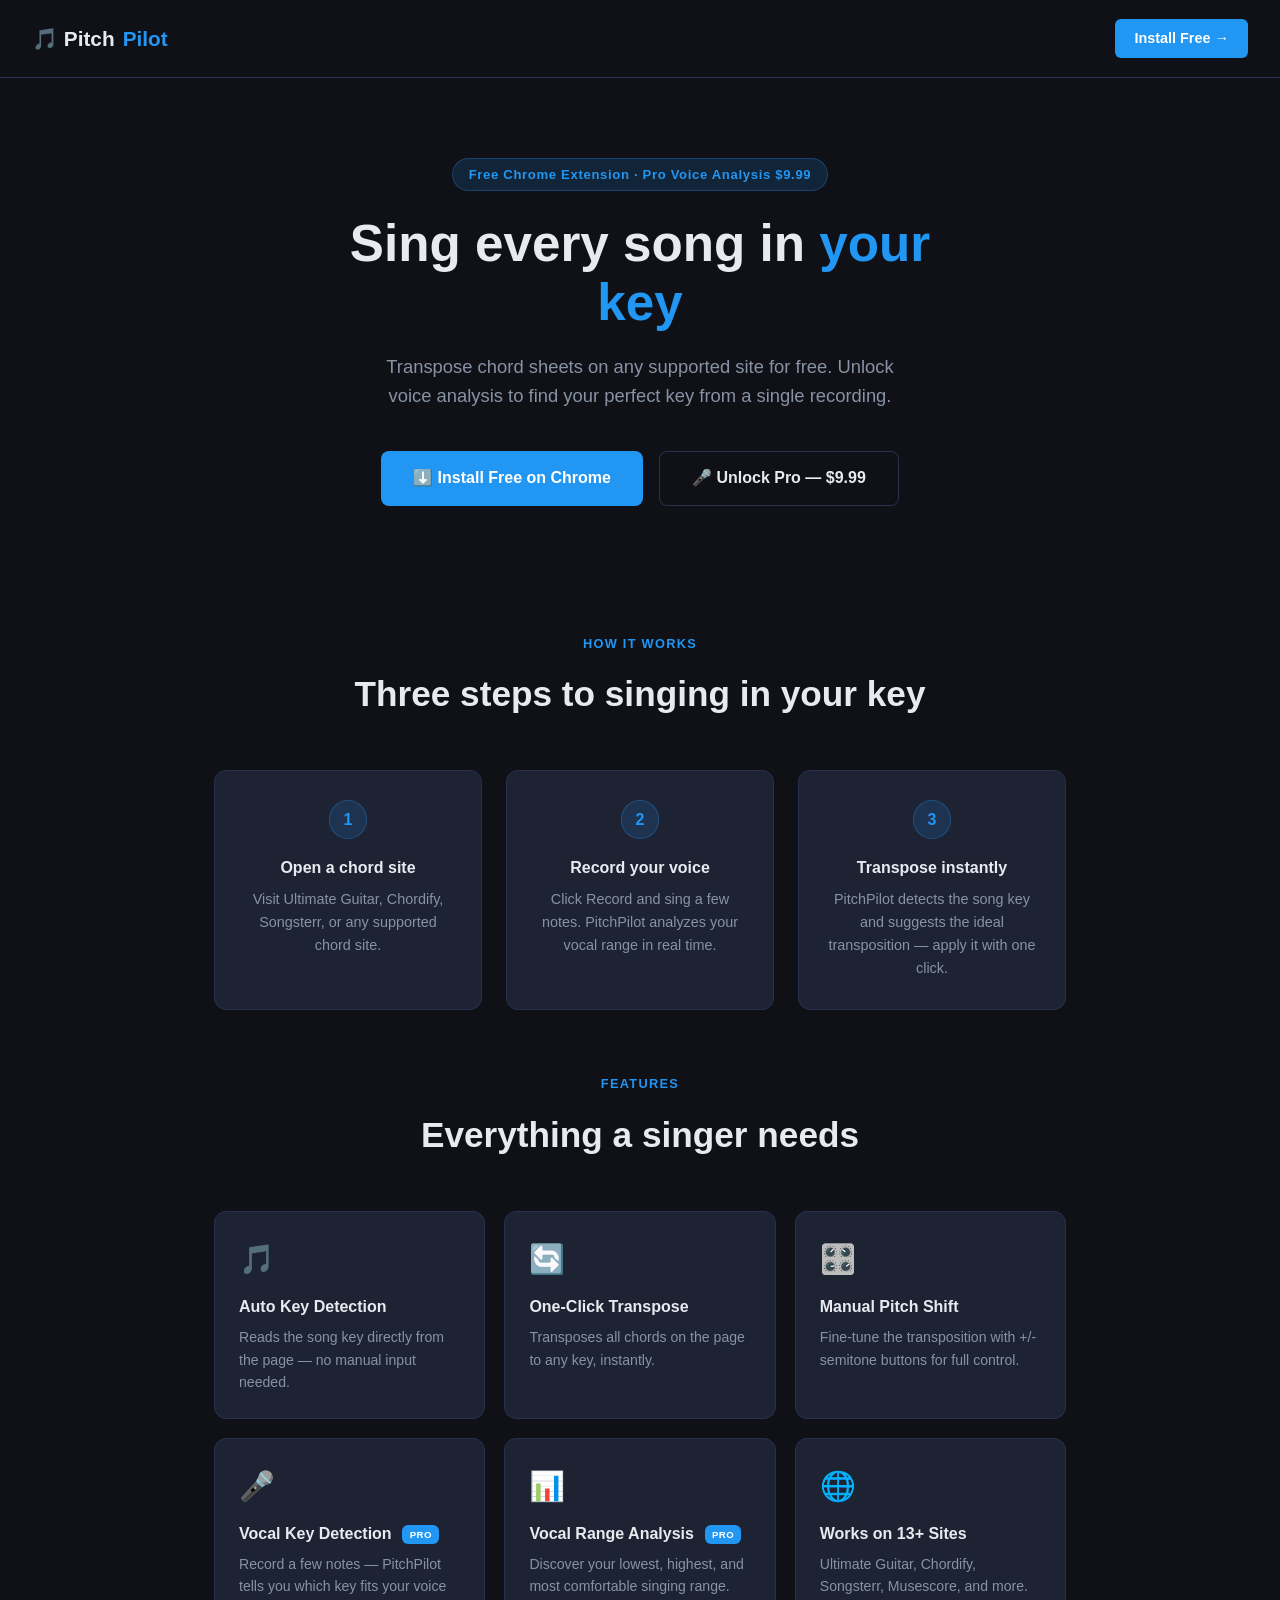
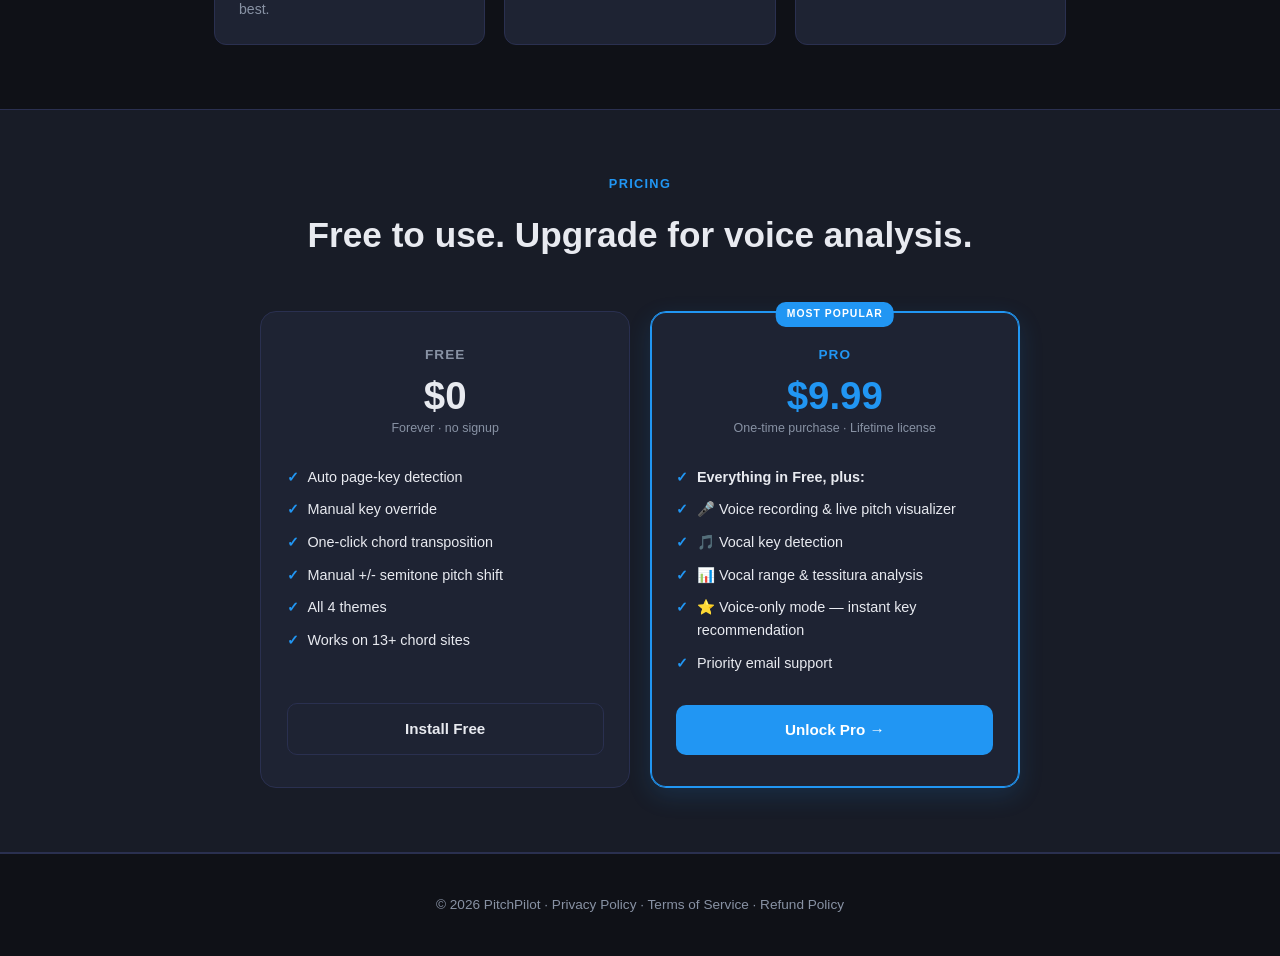
==== index.html @ fa6c9453 "Initial site: landing, privacy, terms, refund Marketing site for PitchPilot, separated from the priv" ====
<!DOCTYPE html>
<html lang="en">
<head>
  <meta charset="UTF-8" />
  <meta name="viewport" content="width=device-width, initial-scale=1.0" />
  <title>PitchPilot — Vocal Range Analyzer for Singers</title>
  <meta name="description" content="PitchPilot is a Chrome extension that analyzes your vocal range and automatically suggests the best key for any song. Built for singers." />
  <style>
    *, *::before, *::after { box-sizing: border-box; margin: 0; padding: 0; }

    :root {
      --accent: #2196F3;
      --accent-hover: #1976D2;
      --dark: #0f1117;
      --dark2: #181c27;
      --card: #1e2333;
      --border: #2a3050;
      --text: #e8eaf0;
      --muted: #8892a4;
    }

    body {
      font-family: -apple-system, BlinkMacSystemFont, 'Segoe UI', Roboto, sans-serif;
      background: var(--dark);
      color: var(--text);
      line-height: 1.6;
    }

    a { color: var(--accent); text-decoration: none; }

    /* ── Nav ── */
    nav {
      display: flex;
      justify-content: space-between;
      align-items: center;
      padding: 1.2rem 2rem;
      border-bottom: 1px solid var(--border);
      position: sticky;
      top: 0;
      background: var(--dark);
      z-index: 100;
    }

    .logo {
      font-size: 1.3rem;
      font-weight: 700;
      color: var(--text);
      display: flex;
      align-items: center;
      gap: 0.5rem;
    }

    .logo span { color: var(--accent); }

    .nav-cta {
      background: var(--accent);
      color: #fff;
      padding: 0.5rem 1.2rem;
      border-radius: 6px;
      font-weight: 600;
      font-size: 0.9rem;
      transition: background 0.2s;
    }

    .nav-cta:hover { background: var(--accent-hover); }

    /* ── Hero ── */
    .hero {
      text-align: center;
      padding: 5rem 1.5rem 4rem;
      max-width: 720px;
      margin: 0 auto;
    }

    .badge {
      display: inline-block;
      background: rgba(33,150,243,0.15);
      color: var(--accent);
      border: 1px solid rgba(33,150,243,0.3);
      border-radius: 20px;
      padding: 0.3rem 1rem;
      font-size: 0.82rem;
      font-weight: 600;
      letter-spacing: 0.05em;
      margin-bottom: 1.5rem;
    }

    .hero h1 {
      font-size: clamp(2rem, 5vw, 3.2rem);
      font-weight: 800;
      line-height: 1.15;
      margin-bottom: 1.2rem;
    }

    .hero h1 span { color: var(--accent); }

    .hero p {
      font-size: 1.15rem;
      color: var(--muted);
      max-width: 540px;
      margin: 0 auto 2.5rem;
    }

    .hero-btns {
      display: flex;
      gap: 1rem;
      justify-content: center;
      flex-wrap: wrap;
    }

    .btn-primary {
      background: var(--accent);
      color: #fff;
      padding: 0.85rem 2rem;
      border-radius: 8px;
      font-size: 1rem;
      font-weight: 700;
      transition: background 0.2s, transform 0.1s;
      display: inline-flex;
      align-items: center;
      gap: 0.5rem;
    }

    .btn-primary:hover { background: var(--accent-hover); transform: translateY(-1px); }

    .btn-secondary {
      background: transparent;
      color: var(--text);
      padding: 0.85rem 2rem;
      border-radius: 8px;
      font-size: 1rem;
      font-weight: 600;
      border: 1px solid var(--border);
      transition: border-color 0.2s;
      display: inline-flex;
      align-items: center;
      gap: 0.5rem;
    }

    .btn-secondary:hover { border-color: var(--accent); color: var(--accent); }

    /* ── How it works ── */
    .section {
      max-width: 900px;
      margin: 0 auto;
      padding: 4rem 1.5rem;
    }

    .section-label {
      text-align: center;
      font-size: 0.8rem;
      font-weight: 700;
      letter-spacing: 0.1em;
      color: var(--accent);
      text-transform: uppercase;
      margin-bottom: 0.75rem;
    }

    .section h2 {
      text-align: center;
      font-size: clamp(1.5rem, 3vw, 2.2rem);
      font-weight: 800;
      margin-bottom: 3rem;
    }

    .steps {
      display: grid;
      grid-template-columns: repeat(auto-fit, minmax(220px, 1fr));
      gap: 1.5rem;
    }

    .step {
      background: var(--card);
      border: 1px solid var(--border);
      border-radius: 12px;
      padding: 1.8rem;
      text-align: center;
    }

    .step-num {
      width: 2.4rem;
      height: 2.4rem;
      background: rgba(33,150,243,0.15);
      color: var(--accent);
      border-radius: 50%;
      display: flex;
      align-items: center;
      justify-content: center;
      font-weight: 800;
      font-size: 1rem;
      margin: 0 auto 1rem;
      border: 1px solid rgba(33,150,243,0.3);
    }

    .step h3 { font-size: 1rem; font-weight: 700; margin-bottom: 0.5rem; }
    .step p { font-size: 0.9rem; color: var(--muted); }

    /* ── Features ── */
    .features-grid {
      display: grid;
      grid-template-columns: repeat(auto-fit, minmax(260px, 1fr));
      gap: 1.2rem;
    }

    .feature-card {
      background: var(--card);
      border: 1px solid var(--border);
      border-radius: 12px;
      padding: 1.5rem;
    }

    .feature-icon {
      font-size: 1.8rem;
      margin-bottom: 0.75rem;
    }

    .feature-card h3 { font-size: 1rem; font-weight: 700; margin-bottom: 0.4rem; }
    .feature-card p { font-size: 0.88rem; color: var(--muted); }

    /* ── Pricing ── */
    .pricing-section {
      background: var(--dark2);
      border-top: 1px solid var(--border);
      border-bottom: 1px solid var(--border);
    }

    .pricing-card {
      max-width: 420px;
      margin: 0 auto;
      background: var(--card);
      border: 1px solid var(--accent);
      border-radius: 16px;
      padding: 2.5rem;
      text-align: center;
    }

    .pricing-card .price {
      font-size: 3rem;
      font-weight: 800;
      color: var(--accent);
      line-height: 1;
      margin: 1rem 0 0.25rem;
    }

    .pricing-card .price-note {
      font-size: 0.85rem;
      color: var(--muted);
      margin-bottom: 2rem;
    }

    .pricing-card ul {
      list-style: none;
      text-align: left;
      margin-bottom: 2rem;
    }

    .pricing-card ul li {
      padding: 0.4rem 0;
      font-size: 0.95rem;
      display: flex;
      align-items: center;
      gap: 0.6rem;
    }

    .pricing-card ul li::before {
      content: "✓";
      color: var(--accent);
      font-weight: 800;
      flex-shrink: 0;
    }

    .pricing-card .btn-primary {
      width: 100%;
      justify-content: center;
      font-size: 1.1rem;
      padding: 1rem;
    }

    /* ── Two-tier pricing ── */
    .pricing-grid {
      display: grid;
      grid-template-columns: repeat(auto-fit, minmax(260px, 1fr));
      gap: 1.2rem;
      max-width: 760px;
      margin: 0 auto;
    }

    .tier-card {
      background: var(--card);
      border: 1px solid var(--border);
      border-radius: 16px;
      padding: 2rem 1.6rem;
      text-align: center;
      display: flex;
      flex-direction: column;
    }

    .tier-card.pro {
      border-color: var(--accent);
      box-shadow: 0 0 0 1px var(--accent) inset, 0 8px 24px rgba(33, 150, 243, 0.15);
      position: relative;
    }

    .tier-card.pro::before {
      content: "MOST POPULAR";
      position: absolute;
      top: -10px;
      left: 50%;
      transform: translateX(-50%);
      background: var(--accent);
      color: #fff;
      font-size: 0.65rem;
      font-weight: 800;
      letter-spacing: 0.1em;
      padding: 0.25rem 0.7rem;
      border-radius: 10px;
    }

    .tier-name {
      font-size: 0.85rem;
      font-weight: 700;
      letter-spacing: 0.08em;
      text-transform: uppercase;
      color: var(--muted);
    }

    .tier-card.pro .tier-name { color: var(--accent); }

    .tier-price {
      font-size: 2.4rem;
      font-weight: 800;
      line-height: 1;
      margin: 0.7rem 0 0.2rem;
    }

    .tier-card.pro .tier-price { color: var(--accent); }

    .tier-price-note {
      font-size: 0.78rem;
      color: var(--muted);
      margin-bottom: 1.4rem;
    }

    .tier-card ul {
      list-style: none;
      text-align: left;
      margin-bottom: 1.6rem;
      flex: 1;
    }

    .tier-card ul li {
      padding: 0.3rem 0;
      font-size: 0.9rem;
      display: flex;
      align-items: flex-start;
      gap: 0.55rem;
    }

    .tier-card ul li::before {
      content: "✓";
      color: var(--accent);
      font-weight: 800;
      flex-shrink: 0;
    }

    .tier-cta {
      display: block;
      padding: 0.8rem 1rem;
      border-radius: 10px;
      font-weight: 700;
      font-size: 0.95rem;
      text-align: center;
      transition: background 0.2s, transform 0.1s;
    }

    .tier-card.free .tier-cta {
      background: transparent;
      color: var(--text);
      border: 1px solid var(--border);
    }

    .tier-card.free .tier-cta:hover {
      border-color: var(--accent);
      color: var(--accent);
    }

    .tier-card.pro .tier-cta {
      background: var(--accent);
      color: #fff;
    }

    .tier-card.pro .tier-cta:hover {
      background: var(--accent-hover);
      transform: translateY(-1px);
    }

    .feature-card .feature-tag {
      display: inline-block;
      margin-left: 0.4rem;
      padding: 0.1rem 0.45rem;
      background: var(--accent);
      color: #fff;
      font-size: 0.6rem;
      font-weight: 800;
      letter-spacing: 0.05em;
      border-radius: 6px;
      vertical-align: middle;
    }

    /* ── Footer ── */
    footer {
      text-align: center;
      padding: 2.5rem 1.5rem;
      color: var(--muted);
      font-size: 0.85rem;
      border-top: 1px solid var(--border);
    }

    footer a { color: var(--muted); }
    footer a:hover { color: var(--accent); }
  </style>
</head>
<body>

  <!-- Nav -->
  <nav>
    <div class="logo">🎵 Pitch<span>Pilot</span></div>
    <a class="nav-cta" href="https://chromewebstore.google.com/detail/pitchpilot/mjclkechmmbnlagclaphacbkkccaaoao" target="_blank" rel="noopener">Install Free →</a>
  </nav>

  <!-- Hero -->
  <section class="hero">
    <div class="badge">Free Chrome Extension · Pro Voice Analysis $9.99</div>
    <h1>Sing every song in <span>your key</span></h1>
    <p>Transpose chord sheets on any supported site for free. Unlock voice analysis to find your perfect key from a single recording.</p>
    <div class="hero-btns">
      <a class="btn-primary" href="https://chromewebstore.google.com/detail/pitchpilot/mjclkechmmbnlagclaphacbkkccaaoao" target="_blank" rel="noopener">
        ⬇️ Install Free on Chrome
      </a>
      <a class="btn-secondary" href="https://ylstudio.lemonsqueezy.com/checkout/buy/7671ad48-662f-428f-888b-9288be978c62?media=0">
        🎤 Unlock Pro — $9.99
      </a>
    </div>
  </section>

  <!-- How it works -->
  <section class="section">
    <div class="section-label">How it works</div>
    <h2>Three steps to singing in your key</h2>
    <div class="steps">
      <div class="step">
        <div class="step-num">1</div>
        <h3>Open a chord site</h3>
        <p>Visit Ultimate Guitar, Chordify, Songsterr, or any supported chord site.</p>
      </div>
      <div class="step">
        <div class="step-num">2</div>
        <h3>Record your voice</h3>
        <p>Click Record and sing a few notes. PitchPilot analyzes your vocal range in real time.</p>
      </div>
      <div class="step">
        <div class="step-num">3</div>
        <h3>Transpose instantly</h3>
        <p>PitchPilot detects the song key and suggests the ideal transposition — apply it with one click.</p>
      </div>
    </div>
  </section>

  <!-- Features -->
  <section class="section" style="padding-top: 0;">
    <div class="section-label">Features</div>
    <h2>Everything a singer needs</h2>
    <div class="features-grid">
      <div class="feature-card">
        <div class="feature-icon">🎵</div>
        <h3>Auto Key Detection</h3>
        <p>Reads the song key directly from the page — no manual input needed.</p>
      </div>
      <div class="feature-card">
        <div class="feature-icon">🔄</div>
        <h3>One-Click Transpose</h3>
        <p>Transposes all chords on the page to any key, instantly.</p>
      </div>
      <div class="feature-card">
        <div class="feature-icon">🎛️</div>
        <h3>Manual Pitch Shift</h3>
        <p>Fine-tune the transposition with +/- semitone buttons for full control.</p>
      </div>
      <div class="feature-card">
        <div class="feature-icon">🎤</div>
        <h3>Vocal Key Detection <span class="feature-tag">PRO</span></h3>
        <p>Record a few notes — PitchPilot tells you which key fits your voice best.</p>
      </div>
      <div class="feature-card">
        <div class="feature-icon">📊</div>
        <h3>Vocal Range Analysis <span class="feature-tag">PRO</span></h3>
        <p>Discover your lowest, highest, and most comfortable singing range.</p>
      </div>
      <div class="feature-card">
        <div class="feature-icon">🌐</div>
        <h3>Works on 13+ Sites</h3>
        <p>Ultimate Guitar, Chordify, Songsterr, Musescore, and more.</p>
      </div>
    </div>
  </section>

  <!-- Pricing -->
  <div class="pricing-section">
    <section class="section">
      <div class="section-label">Pricing</div>
      <h2>Free to use. Upgrade for voice analysis.</h2>
      <div class="pricing-grid">

        <div class="tier-card free">
          <div class="tier-name">Free</div>
          <div class="tier-price">$0</div>
          <div class="tier-price-note">Forever · no signup</div>
          <ul>
            <li>Auto page-key detection</li>
            <li>Manual key override</li>
            <li>One-click chord transposition</li>
            <li>Manual +/- semitone pitch shift</li>
            <li>All 4 themes</li>
            <li>Works on 13+ chord sites</li>
          </ul>
          <a class="tier-cta" href="https://chromewebstore.google.com/detail/pitchpilot/mjclkechmmbnlagclaphacbkkccaaoao" target="_blank" rel="noopener">
            Install Free
          </a>
        </div>

        <div class="tier-card pro">
          <div class="tier-name">Pro</div>
          <div class="tier-price">$9.99</div>
          <div class="tier-price-note">One-time purchase · Lifetime license</div>
          <ul>
            <li><b>Everything in Free, plus:</b></li>
            <li>🎤 Voice recording &amp; live pitch visualizer</li>
            <li>🎵 Vocal key detection</li>
            <li>📊 Vocal range &amp; tessitura analysis</li>
            <li>⭐ Voice-only mode — instant key recommendation</li>
            <li>Priority email support</li>
          </ul>
          <a class="tier-cta" href="https://ylstudio.lemonsqueezy.com/checkout/buy/7671ad48-662f-428f-888b-9288be978c62?media=0">
            Unlock Pro →
          </a>
        </div>

      </div>
    </section>
  </div>

  <!-- Footer -->
  <footer>
    <p>© 2026 PitchPilot · <a href="privacy.html">Privacy Policy</a> · <a href="terms.html">Terms of Service</a> · <a href="refund.html">Refund Policy</a></p>
  </footer>

</body>
</html>
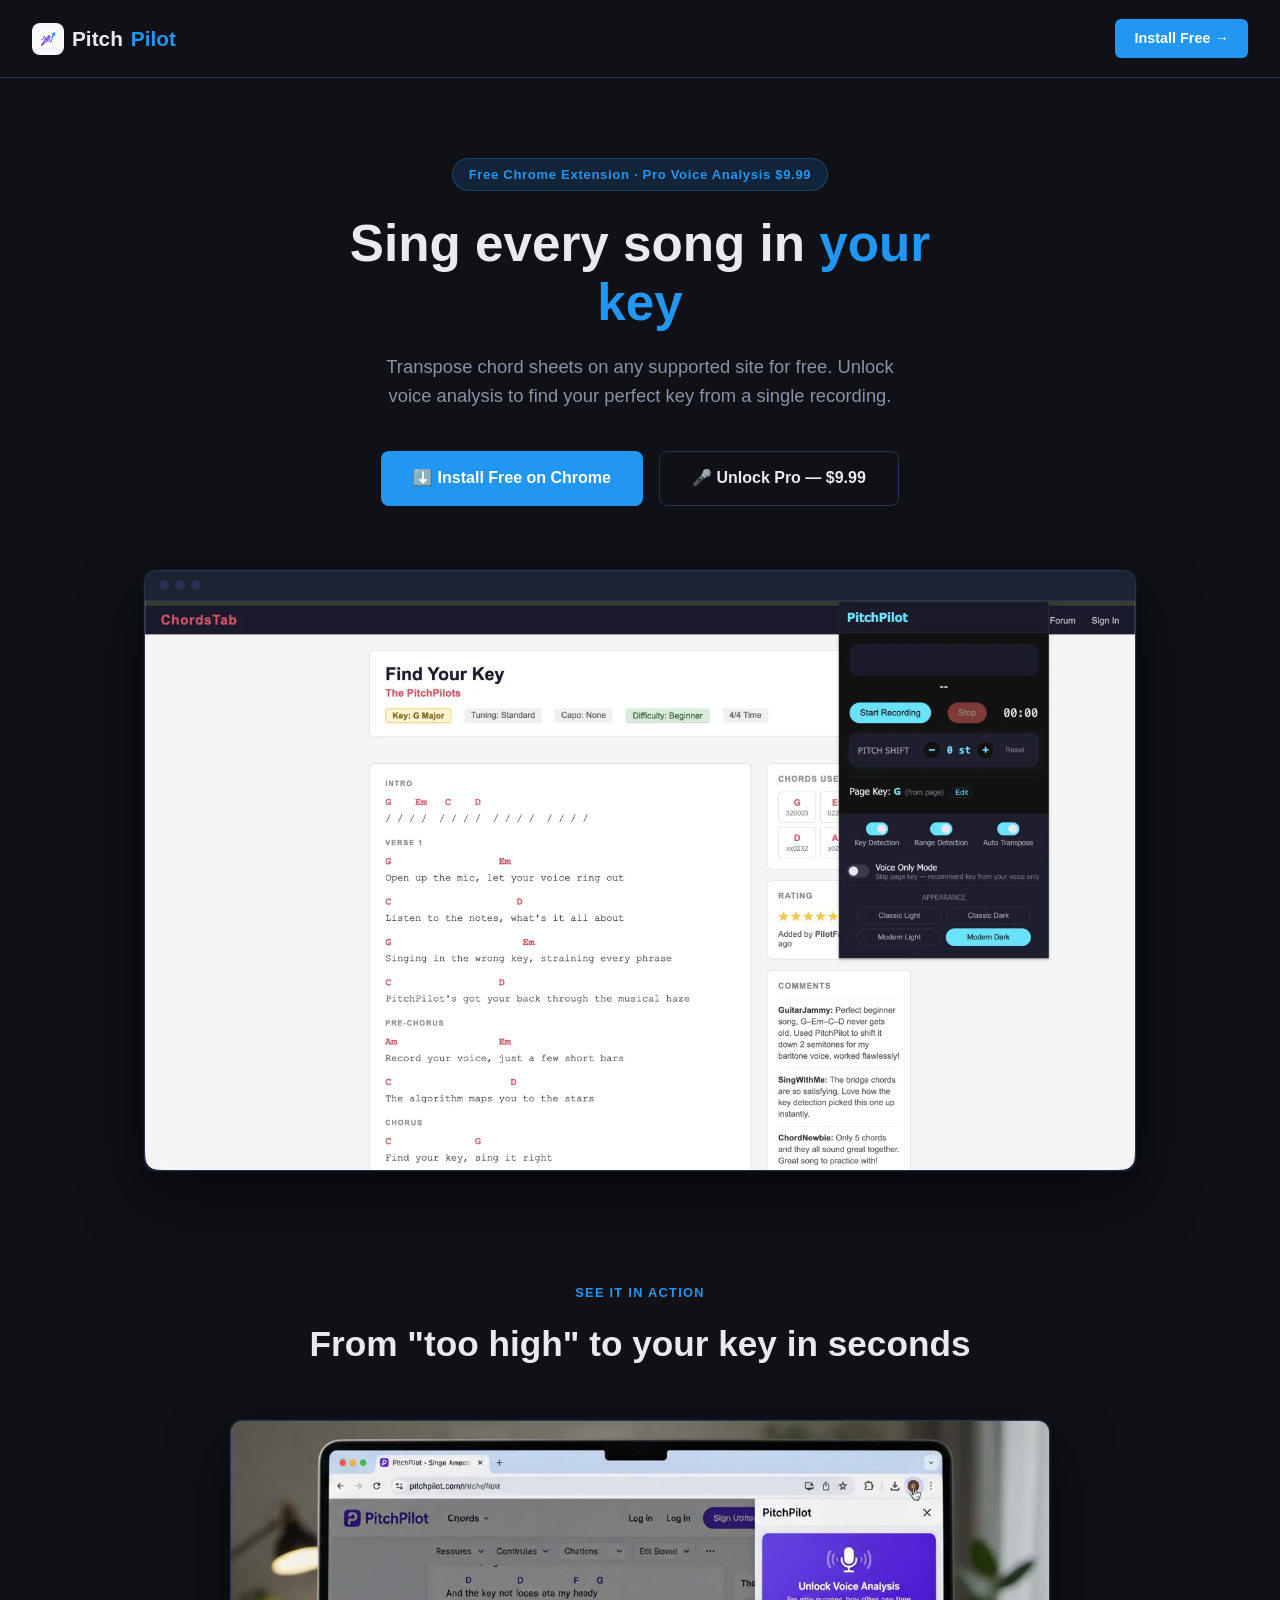
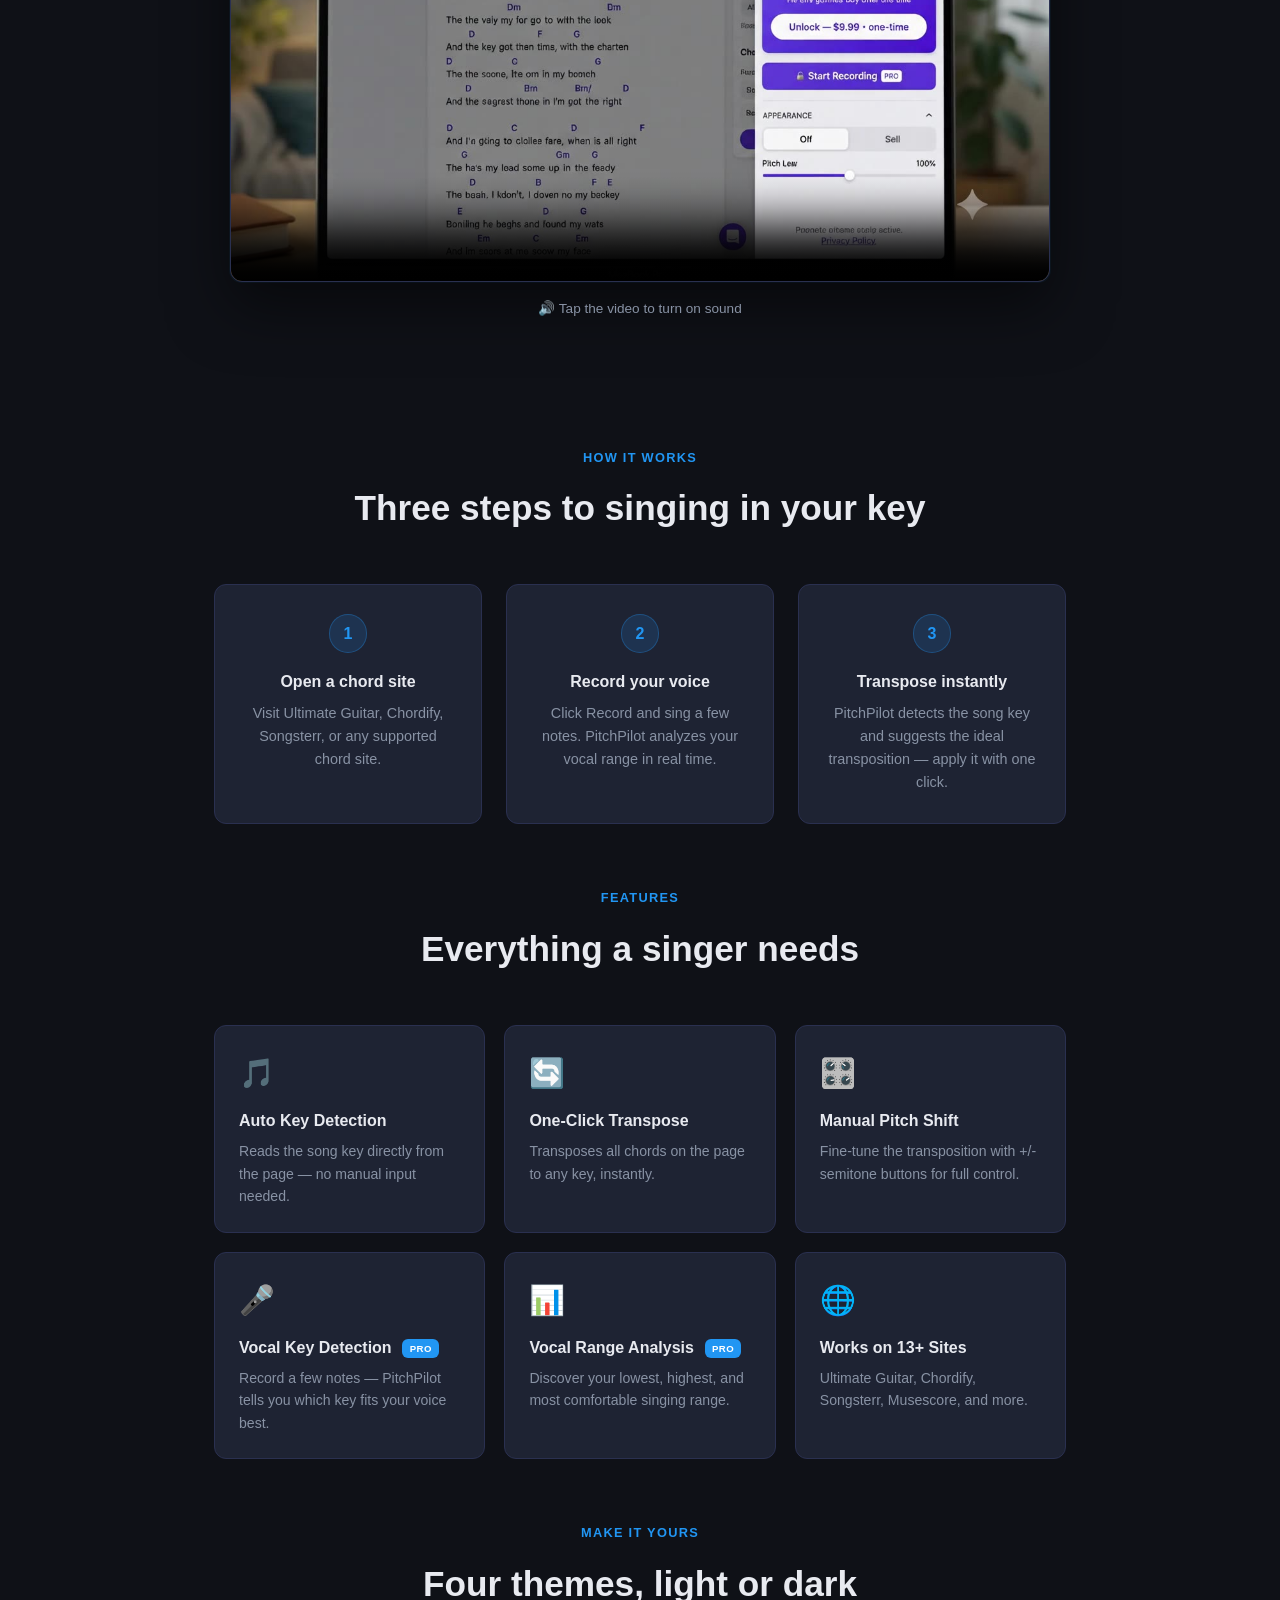
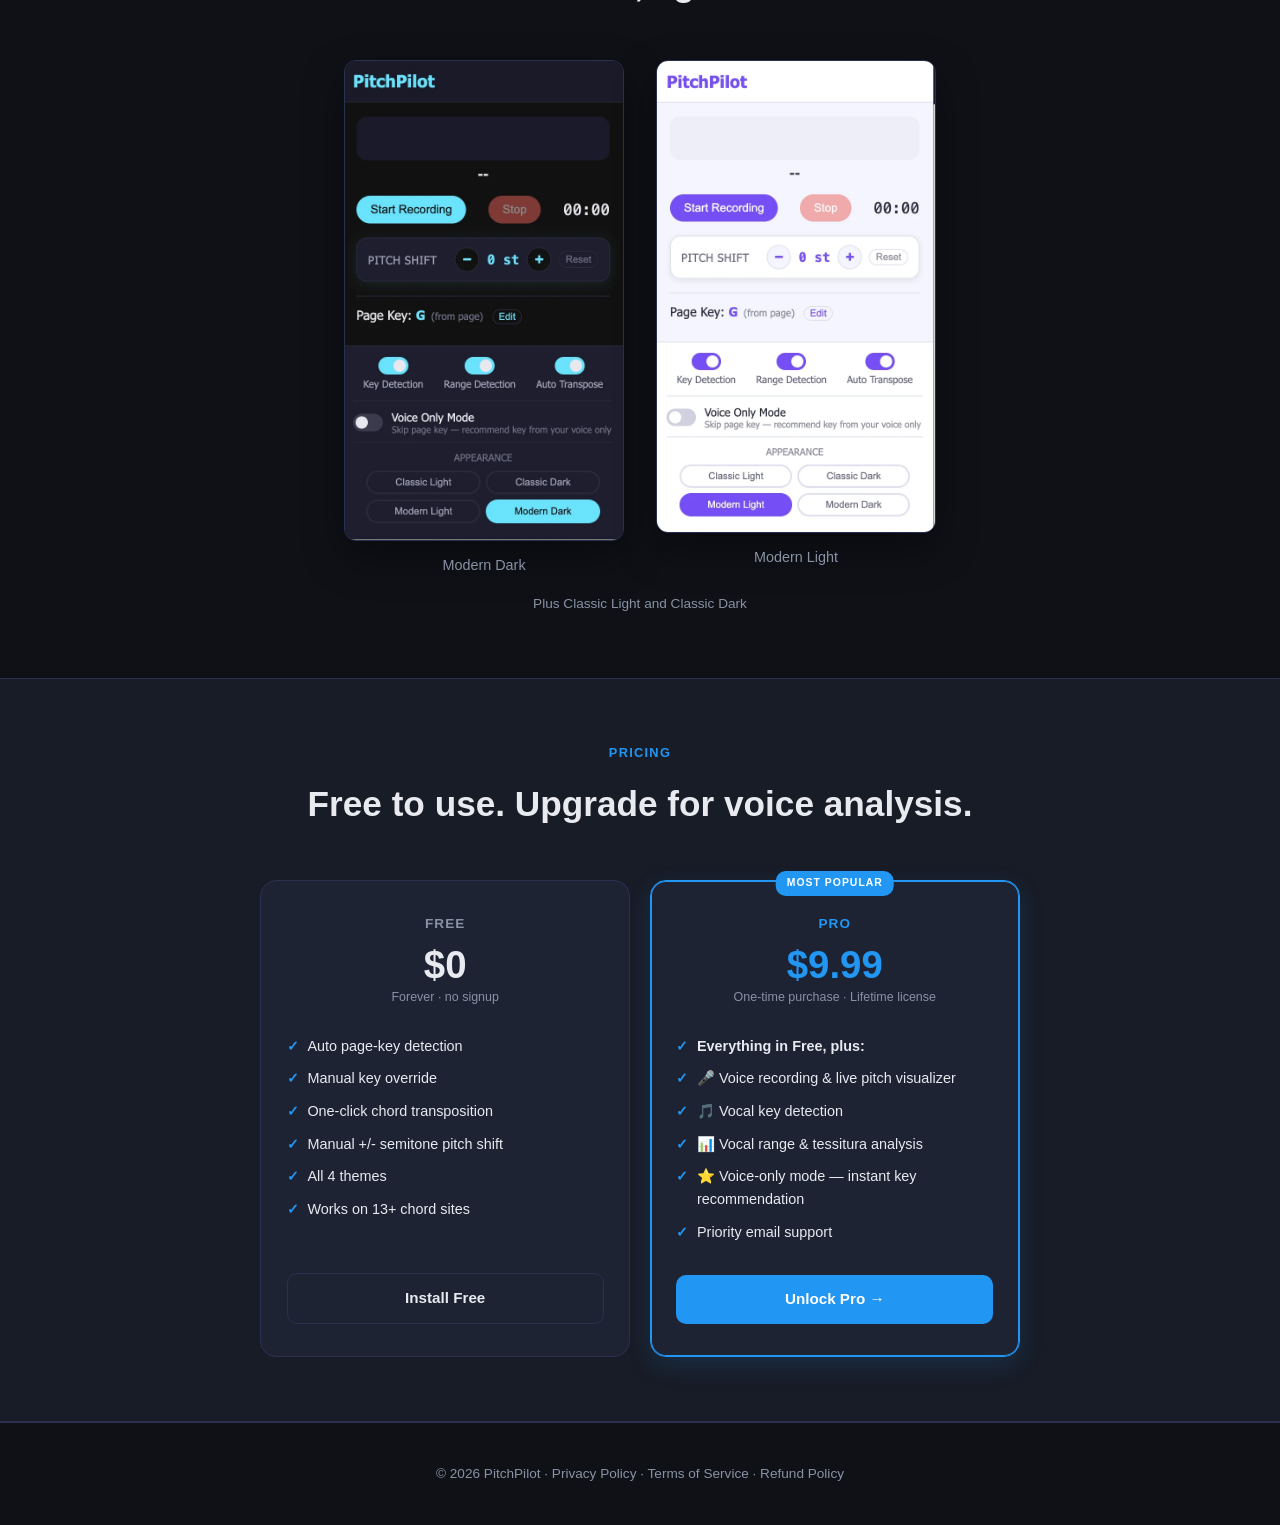
==== commit d63ab6e9: "Add screenshots, demo video, and themes section to landing page - Real logo in nav and as favicon - " ====
--- a/index.html
+++ b/index.html
@@ -5,6 +5,12 @@
   <meta name="viewport" content="width=device-width, initial-scale=1.0" />
   <title>PitchPilot — Vocal Range Analyzer for Singers</title>
   <meta name="description" content="PitchPilot is a Chrome extension that analyzes your vocal range and automatically suggests the best key for any song. Built for singers." />
+  <link rel="icon" type="image/png" href="assets/favicon.png" />
+  <meta property="og:type" content="website" />
+  <meta property="og:title" content="PitchPilot — Sing every song in your key" />
+  <meta property="og:description" content="Free chord transposition for singers. Unlock Pro to detect your vocal key and range from a single recording." />
+  <meta property="og:image" content="https://yuvallasristudio.github.io/pitchpilot-site/assets/og-image.jpg" />
+  <meta name="twitter:card" content="summary_large_image" />
   <style>
     *, *::before, *::after { box-sizing: border-box; margin: 0; padding: 0; }
 
@@ -51,6 +57,7 @@
     }
 
     .logo span { color: var(--accent); }
+    .logo img { width: 32px; height: 32px; border-radius: 8px; }
 
     .nav-cta {
       background: var(--accent);
@@ -407,6 +414,79 @@
       vertical-align: middle;
     }
 
+    /* ── Media ── */
+    .hero-shot {
+      max-width: 1040px;
+      margin: 0 auto;
+      padding: 0 1.5rem 3rem;
+    }
+
+    .browser-frame {
+      background: var(--card);
+      border: 1px solid var(--border);
+      border-radius: 12px;
+      overflow: hidden;
+      box-shadow: 0 24px 60px rgba(0, 0, 0, 0.5), 0 0 0 1px rgba(33, 150, 243, 0.08);
+    }
+
+    .browser-bar {
+      display: flex;
+      gap: 6px;
+      padding: 0.6rem 0.9rem;
+      border-bottom: 1px solid var(--border);
+    }
+
+    .browser-bar span {
+      width: 10px;
+      height: 10px;
+      border-radius: 50%;
+      background: var(--border);
+    }
+
+    .browser-frame img,
+    .browser-frame video {
+      display: block;
+      width: 100%;
+      height: auto;
+    }
+
+    .video-wrap {
+      max-width: 820px;
+      margin: 0 auto;
+    }
+
+    .media-caption {
+      text-align: center;
+      color: var(--muted);
+      font-size: 0.85rem;
+      margin-top: 1rem;
+    }
+
+    .themes {
+      display: flex;
+      justify-content: center;
+      gap: 2rem;
+      flex-wrap: wrap;
+    }
+
+    .themes figure { text-align: center; }
+
+    .themes img {
+      display: block;
+      width: 280px;
+      max-width: 100%;
+      height: auto;
+      border-radius: 12px;
+      border: 1px solid var(--border);
+      box-shadow: 0 16px 40px rgba(0, 0, 0, 0.4);
+    }
+
+    .themes figcaption {
+      margin-top: 0.8rem;
+      font-size: 0.9rem;
+      color: var(--muted);
+    }
+
     /* ── Footer ── */
     footer {
       text-align: center;
@@ -424,7 +504,7 @@
 
   <!-- Nav -->
   <nav>
-    <div class="logo">🎵 Pitch<span>Pilot</span></div>
+    <div class="logo"><img src="assets/logo.png" alt="" /> Pitch<span>Pilot</span></div>
     <a class="nav-cta" href="https://chromewebstore.google.com/detail/pitchpilot/mjclkechmmbnlagclaphacbkkccaaoao" target="_blank" rel="noopener">Install Free →</a>
   </nav>
 
@@ -443,6 +523,26 @@
     </div>
   </section>
 
+  <!-- Screenshot -->
+  <div class="hero-shot">
+    <div class="browser-frame">
+      <div class="browser-bar"><span></span><span></span><span></span></div>
+      <img src="assets/screenshot-modern-dark.webp" width="1600" height="920"
+           alt="PitchPilot popup open next to a chord sheet, showing the detected page key G and pitch shift controls" />
+    </div>
+  </div>
+
+  <!-- Demo video -->
+  <section class="section">
+    <div class="section-label">See it in action</div>
+    <h2>From "too high" to your key in seconds</h2>
+    <div class="video-wrap browser-frame">
+      <video src="assets/demo.mp4" poster="assets/demo-poster.jpg" width="1280" height="720"
+             autoplay muted loop playsinline controls preload="metadata"></video>
+    </div>
+    <p class="media-caption">🔊 Tap the video to turn on sound</p>
+  </section>
+
   <!-- How it works -->
   <section class="section">
     <div class="section-label">How it works</div>
@@ -502,6 +602,25 @@
         <p>Ultimate Guitar, Chordify, Songsterr, Musescore, and more.</p>
       </div>
     </div>
+  </section>
+
+  <!-- Themes -->
+  <section class="section" style="padding-top: 0;">
+    <div class="section-label">Make it yours</div>
+    <h2>Four themes, light or dark</h2>
+    <div class="themes">
+      <figure>
+        <img src="assets/popup-modern-dark.webp" width="632" height="1088" loading="lazy"
+             alt="PitchPilot popup in the Modern Dark theme" />
+        <figcaption>Modern Dark</figcaption>
+      </figure>
+      <figure>
+        <img src="assets/popup-modern-light.webp" width="642" height="1088" loading="lazy"
+             alt="PitchPilot popup in the Modern Light theme" />
+        <figcaption>Modern Light</figcaption>
+      </figure>
+    </div>
+    <p class="media-caption">Plus Classic Light and Classic Dark</p>
   </section>
 
   <!-- Pricing -->
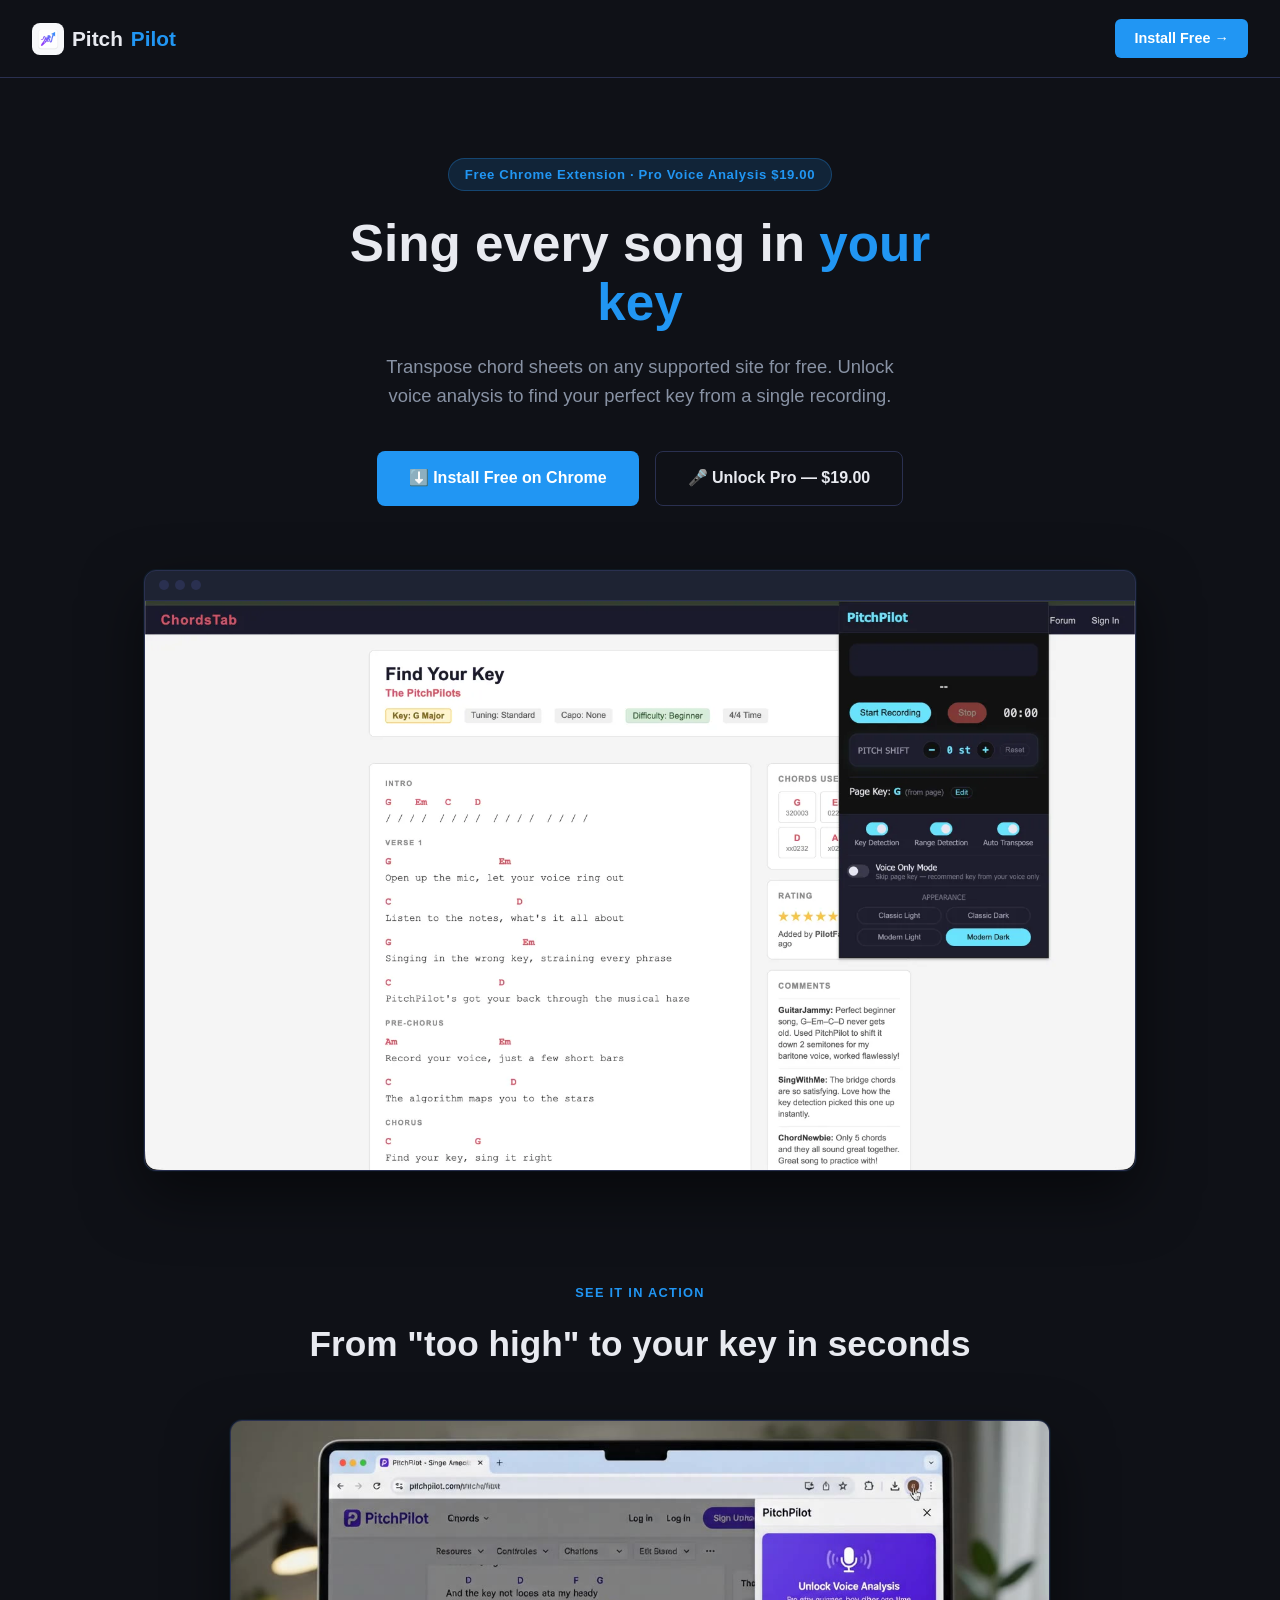
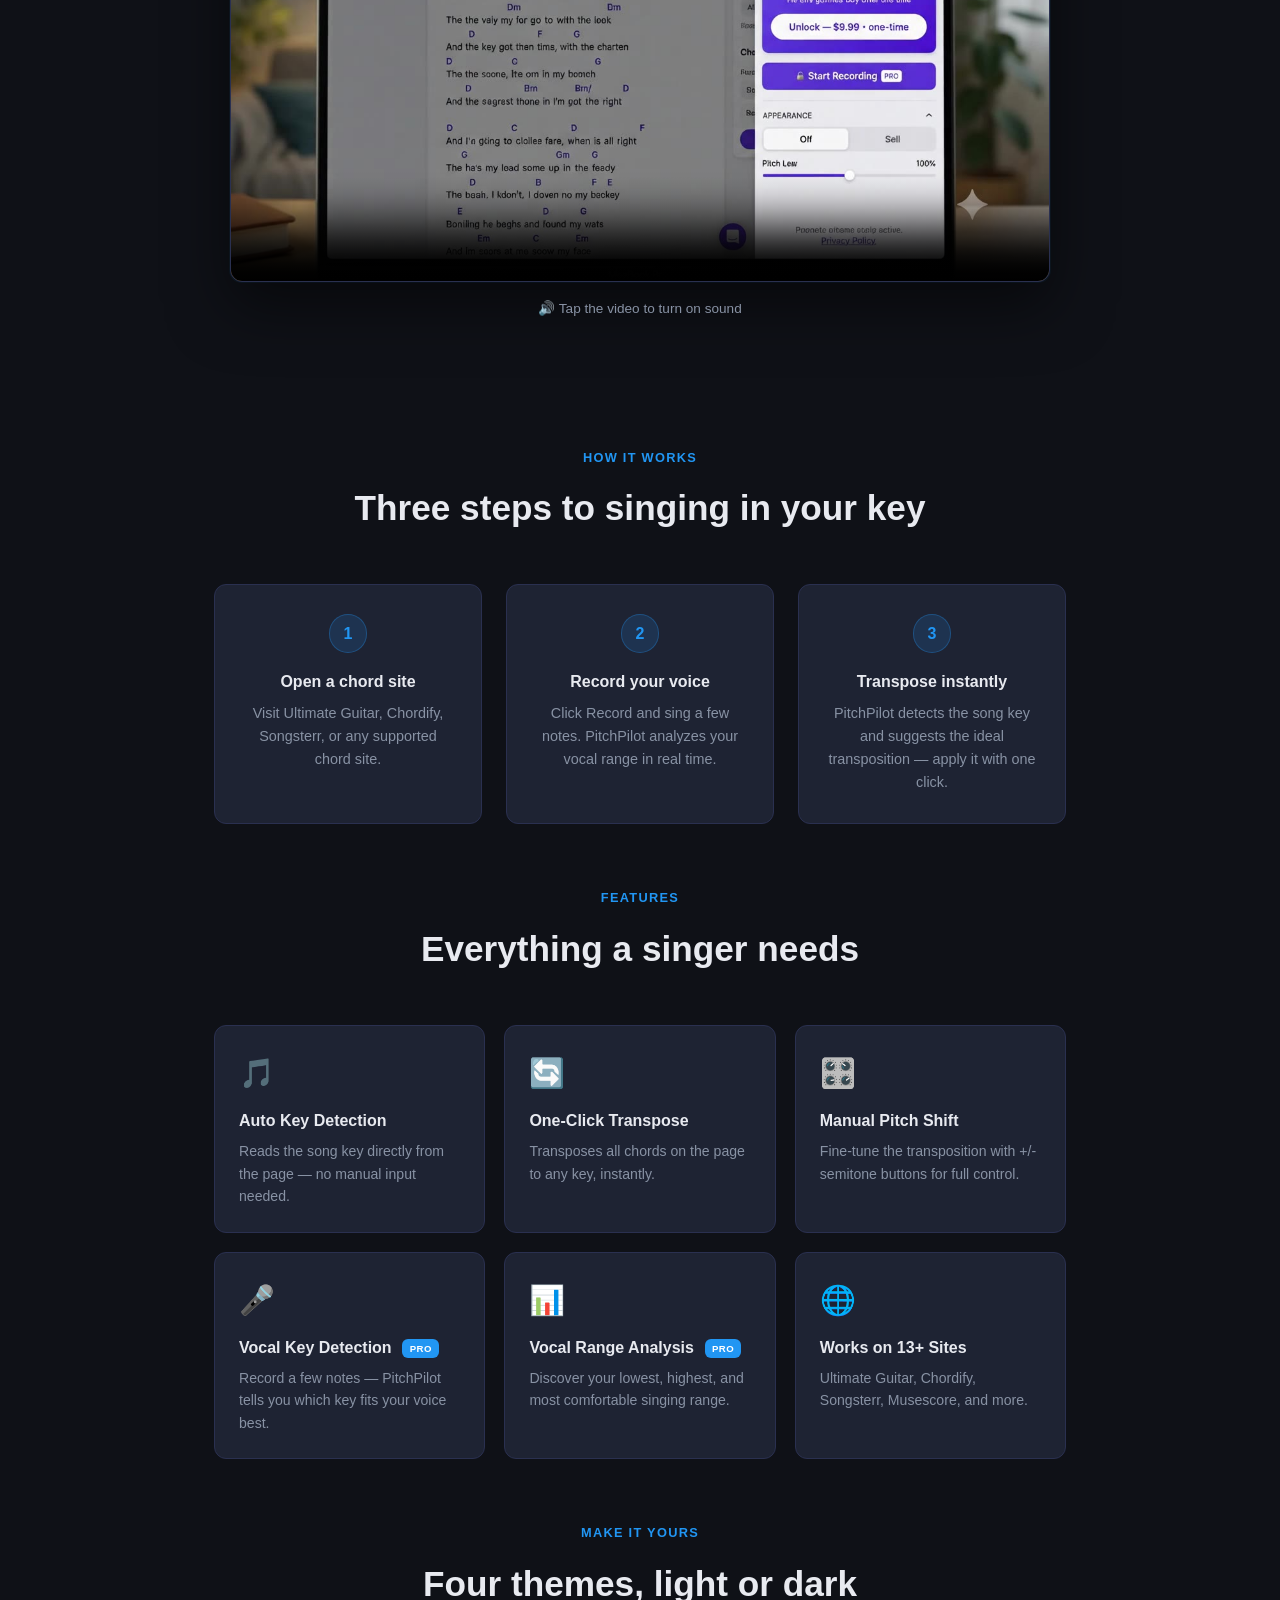
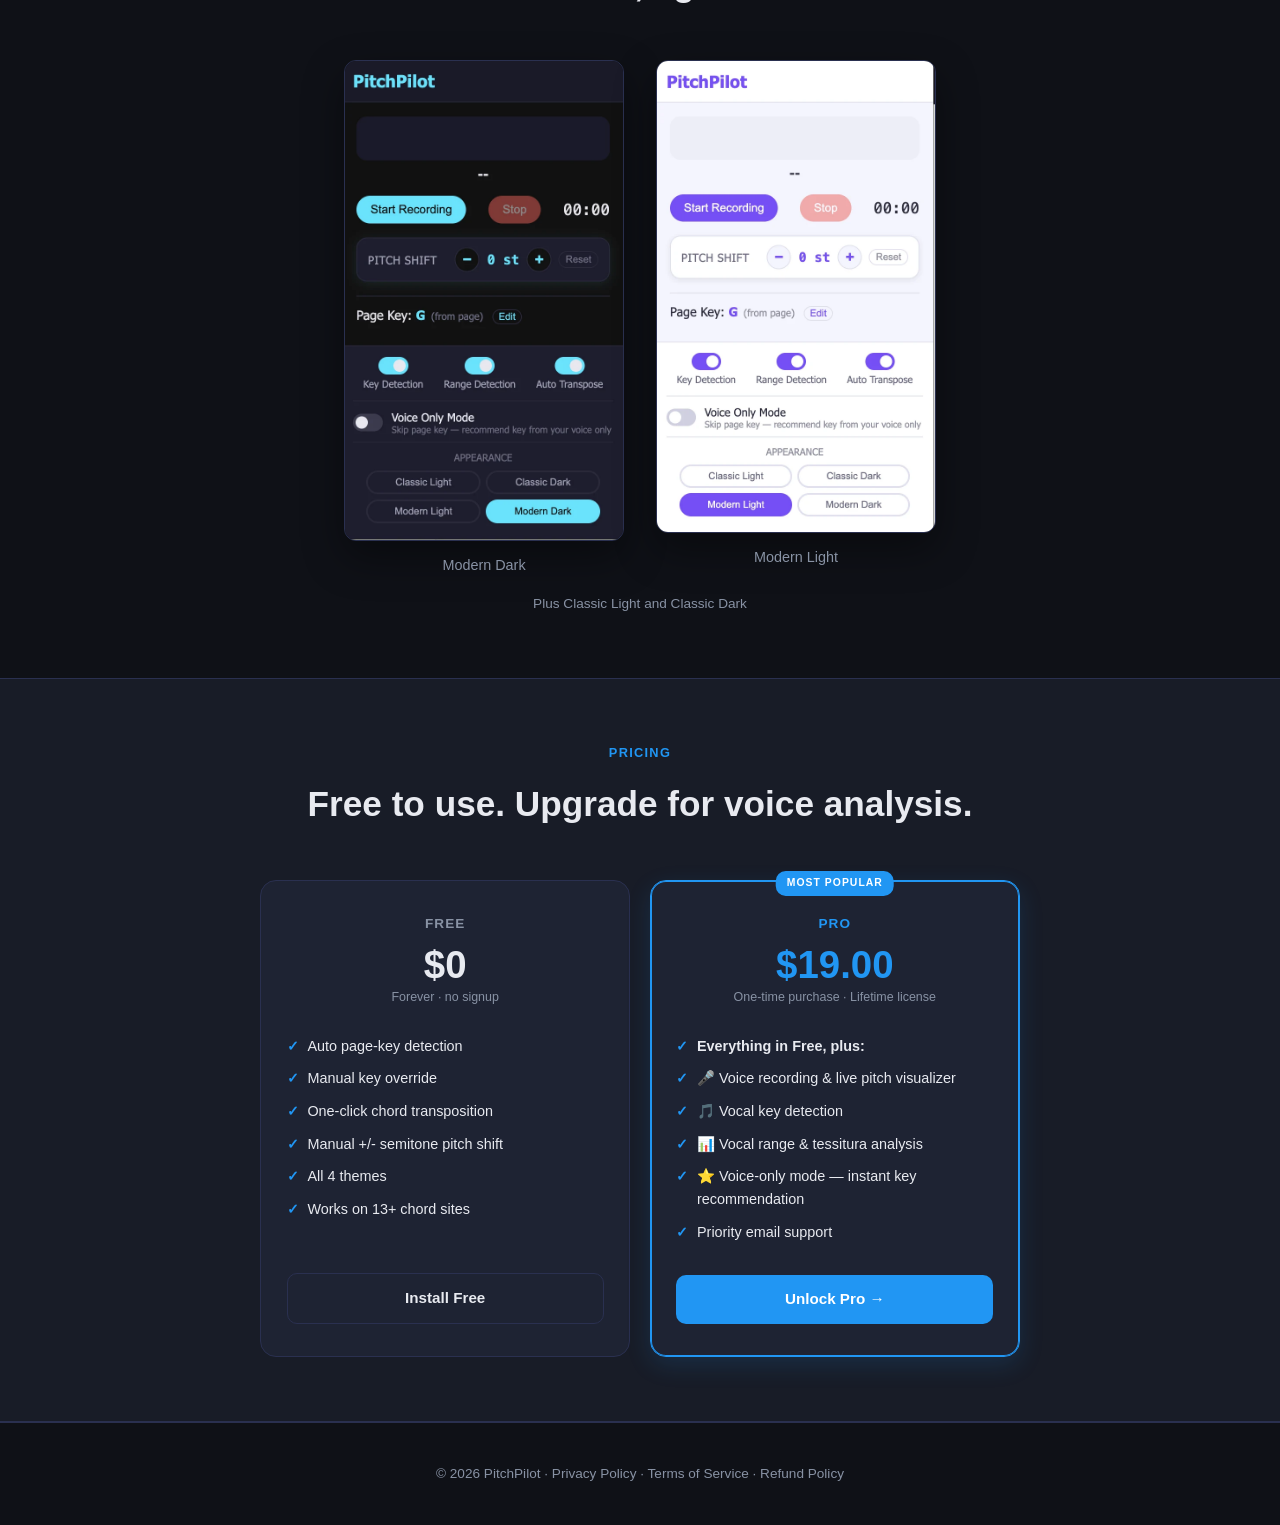
==== commit 490fecaf: "Raise Pro price to $19.00 Co-Authored-By: Claude Opus 5.5 <noreply@anthropic.com>" ====
--- a/index.html
+++ b/index.html
@@ -510,7 +510,7 @@
 
   <!-- Hero -->
   <section class="hero">
-    <div class="badge">Free Chrome Extension · Pro Voice Analysis $9.99</div>
+    <div class="badge">Free Chrome Extension · Pro Voice Analysis $19.00</div>
     <h1>Sing every song in <span>your key</span></h1>
     <p>Transpose chord sheets on any supported site for free. Unlock voice analysis to find your perfect key from a single recording.</p>
     <div class="hero-btns">
@@ -518,7 +518,7 @@
         ⬇️ Install Free on Chrome
       </a>
       <a class="btn-secondary" href="https://ylstudio.lemonsqueezy.com/checkout/buy/7671ad48-662f-428f-888b-9288be978c62?media=0">
-        🎤 Unlock Pro — $9.99
+        🎤 Unlock Pro — $19.00
       </a>
     </div>
   </section>
@@ -649,7 +649,7 @@
 
         <div class="tier-card pro">
           <div class="tier-name">Pro</div>
-          <div class="tier-price">$9.99</div>
+          <div class="tier-price">$19.00</div>
           <div class="tier-price-note">One-time purchase · Lifetime license</div>
           <ul>
             <li><b>Everything in Free, plus:</b></li>
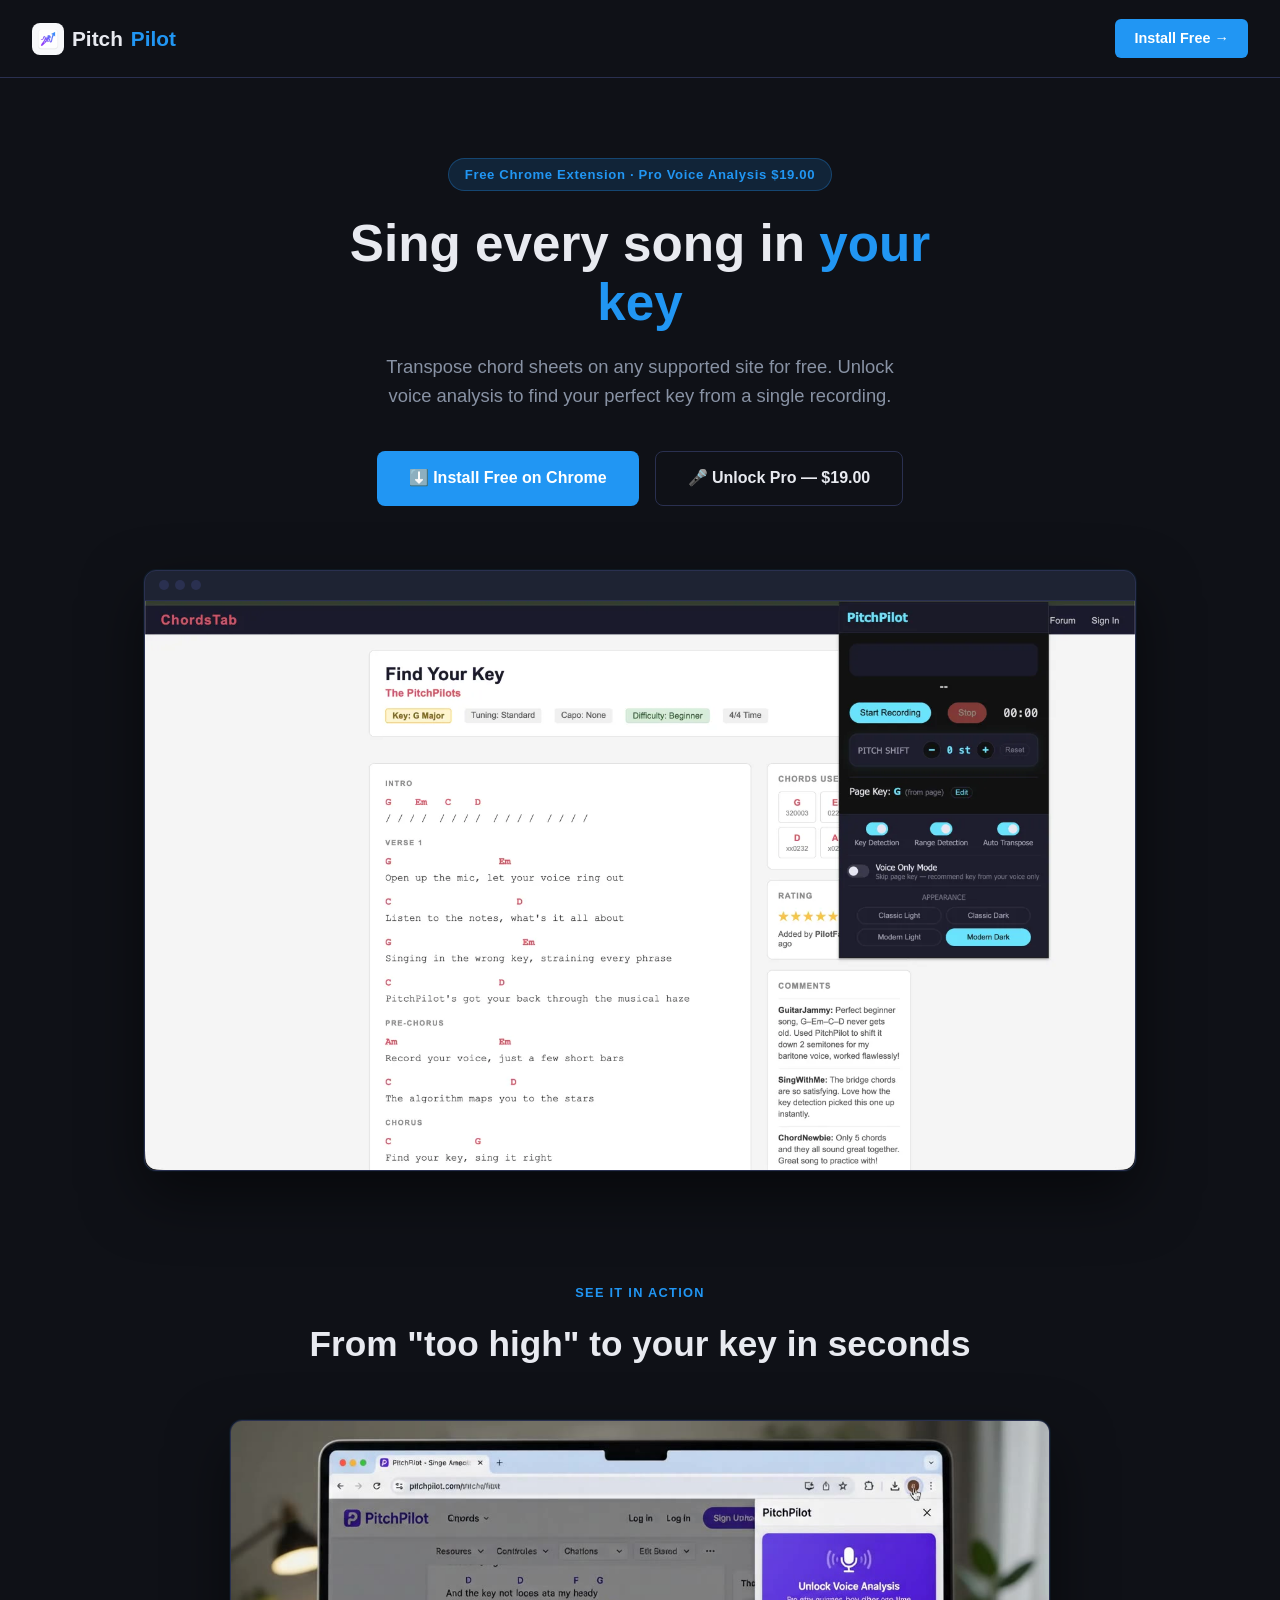
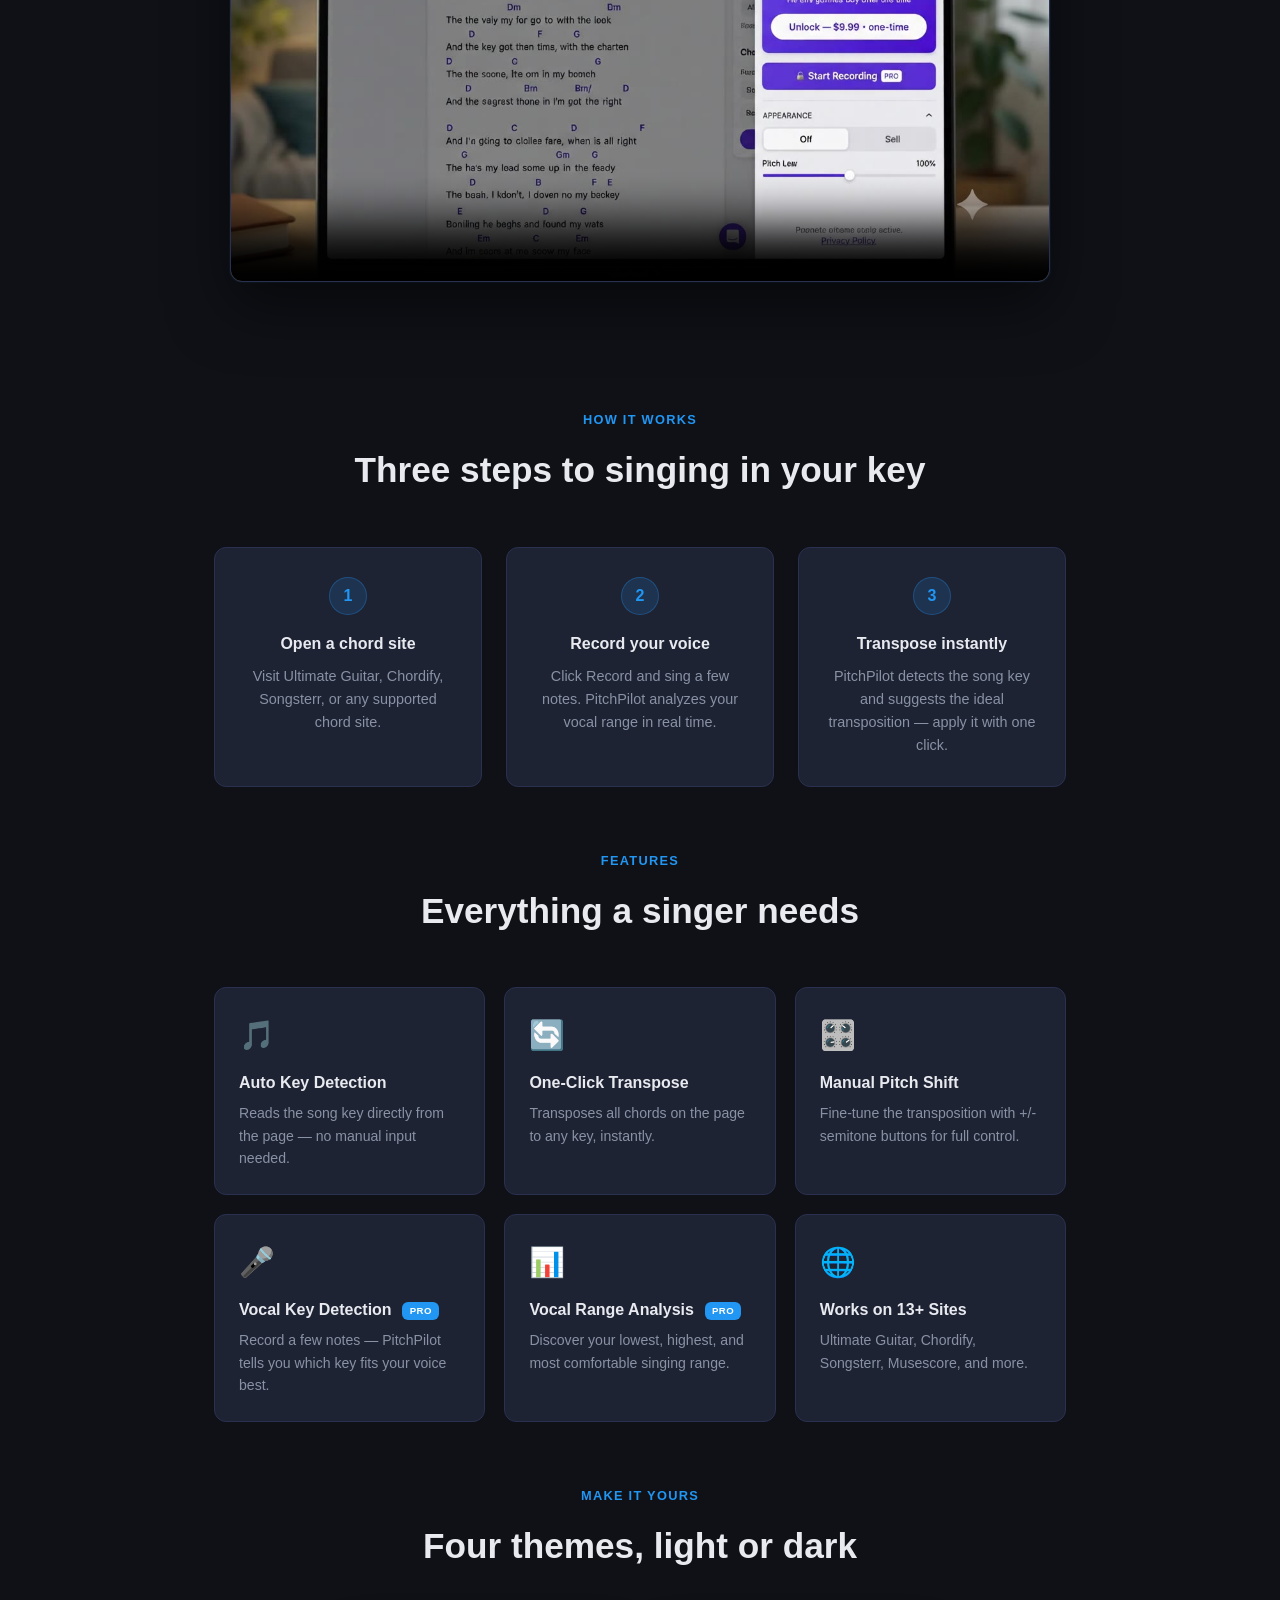
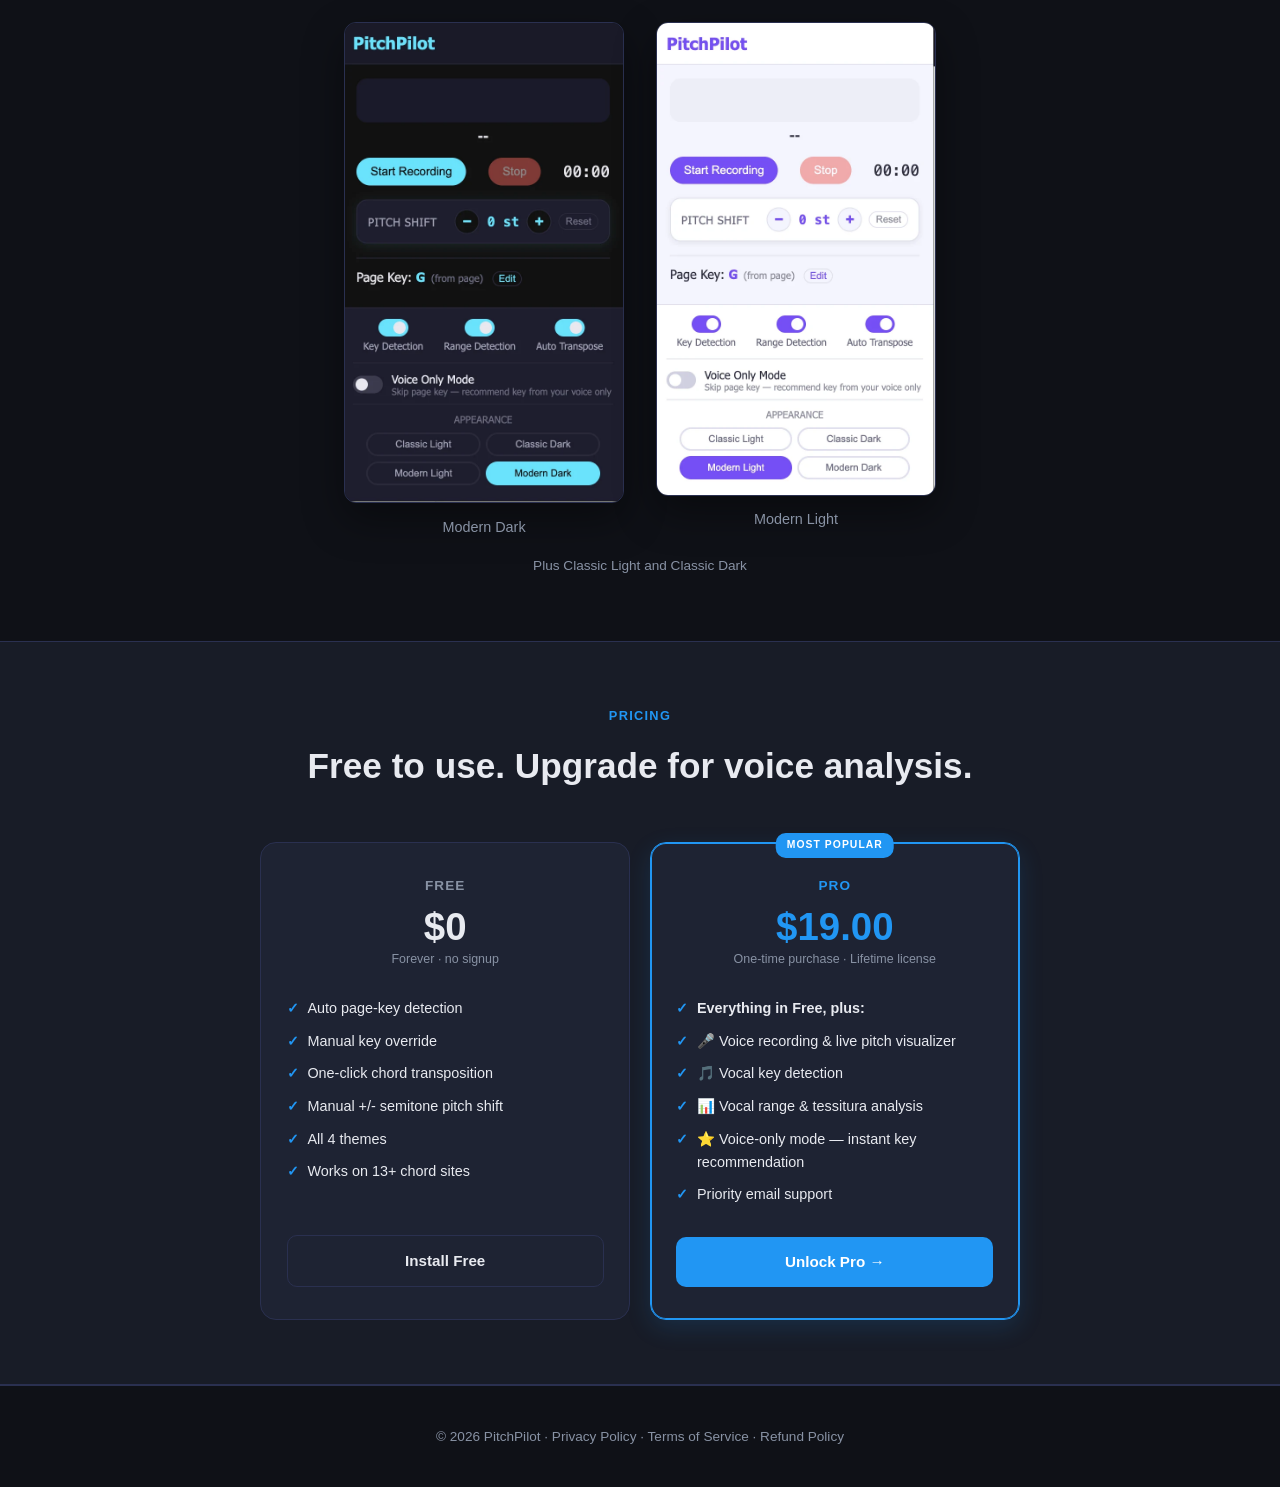
==== commit f96772a0: "Stop demo video autoplay Co-Authored-By: Claude Opus 5.5 <noreply@anthropic.com>" ====
--- a/index.html
+++ b/index.html
@@ -538,9 +538,8 @@
     <h2>From "too high" to your key in seconds</h2>
     <div class="video-wrap browser-frame">
       <video src="assets/demo.mp4" poster="assets/demo-poster.jpg" width="1280" height="720"
-             autoplay muted loop playsinline controls preload="metadata"></video>
+             playsinline controls preload="metadata"></video>
     </div>
-    <p class="media-caption">🔊 Tap the video to turn on sound</p>
   </section>
 
   <!-- How it works -->
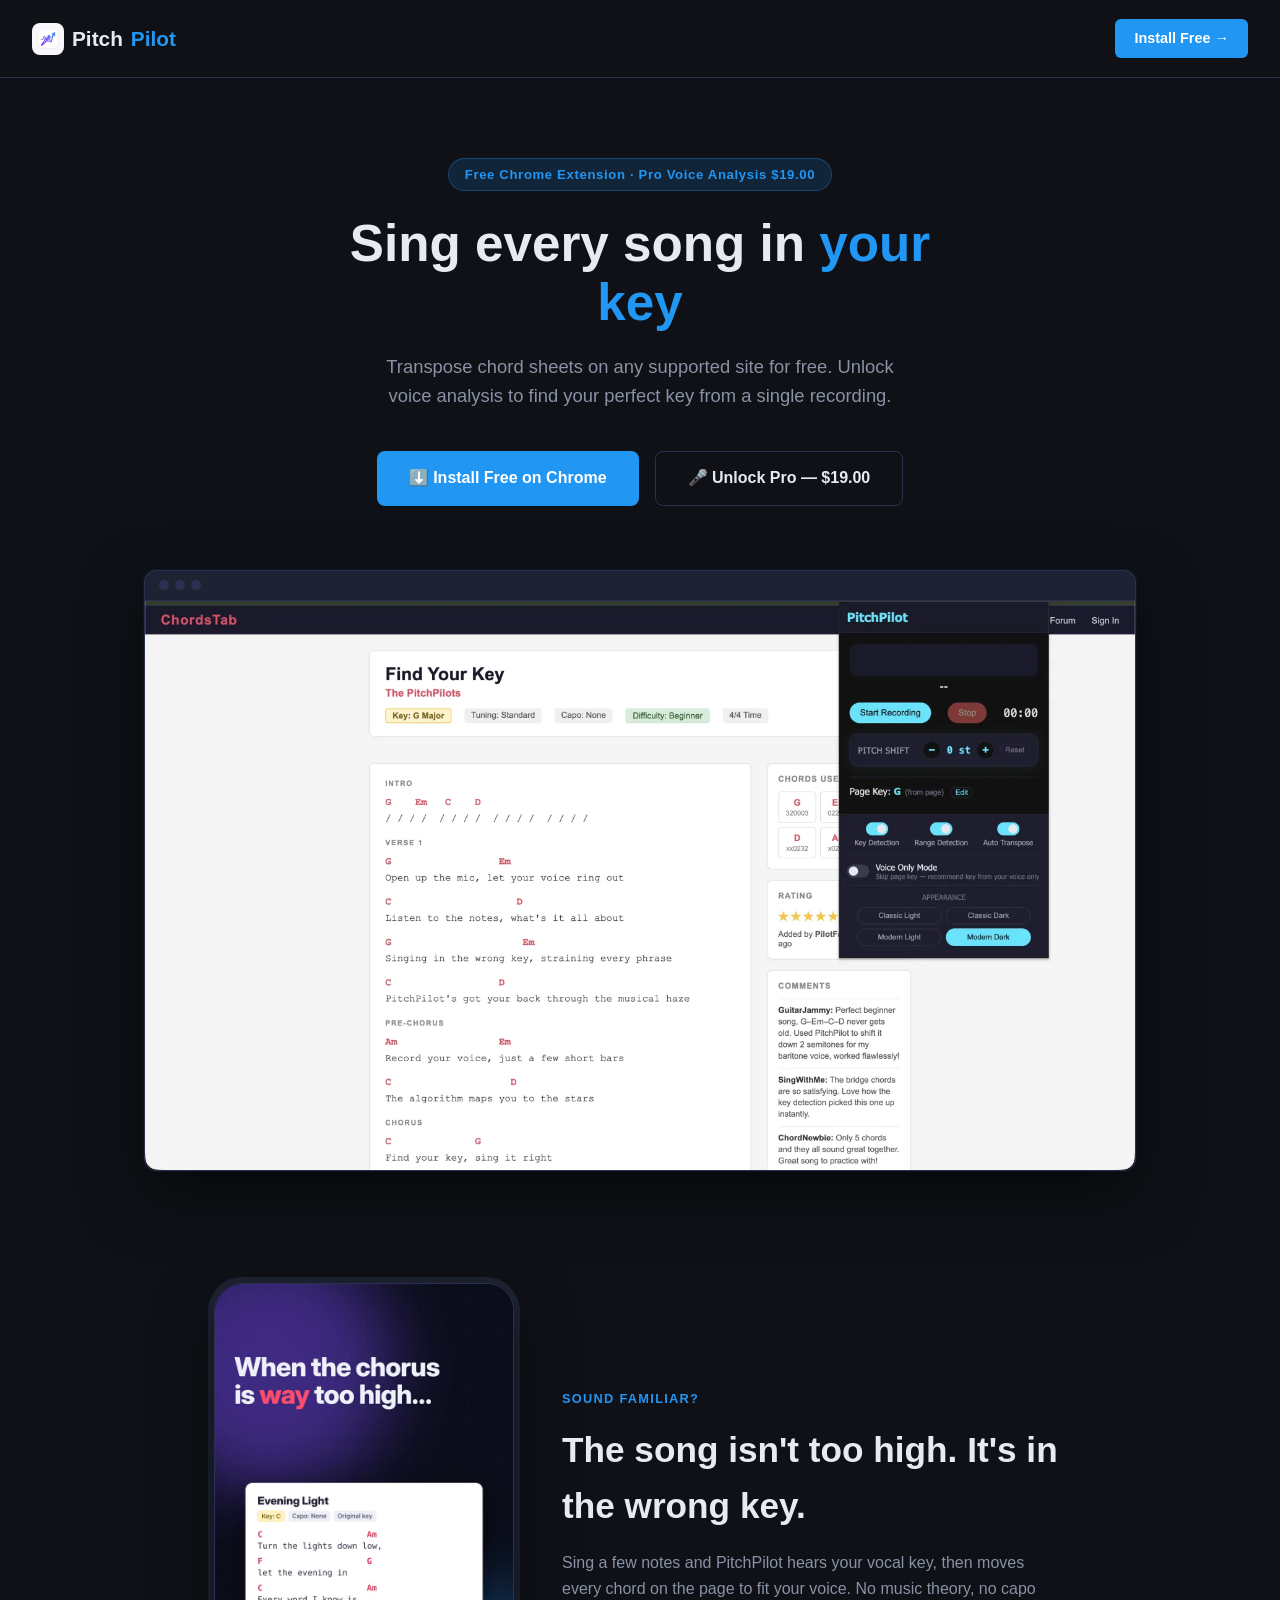
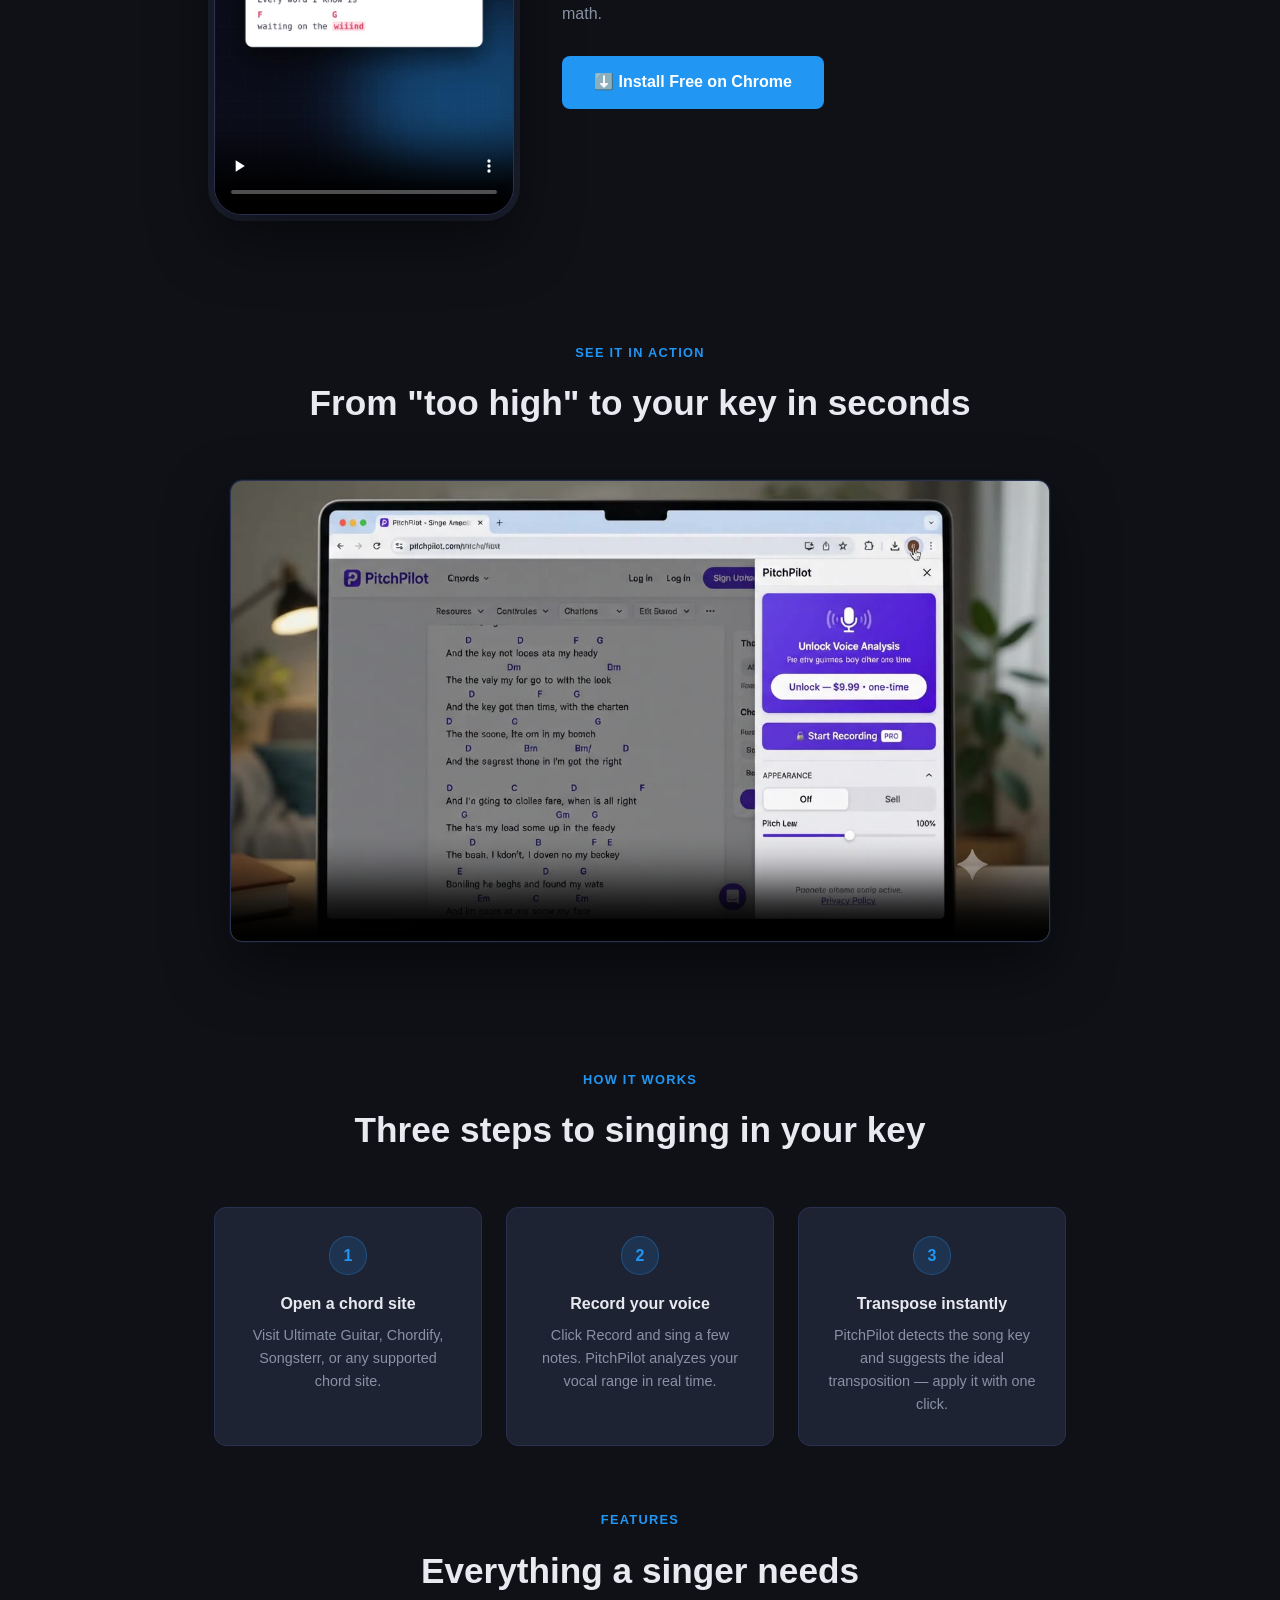
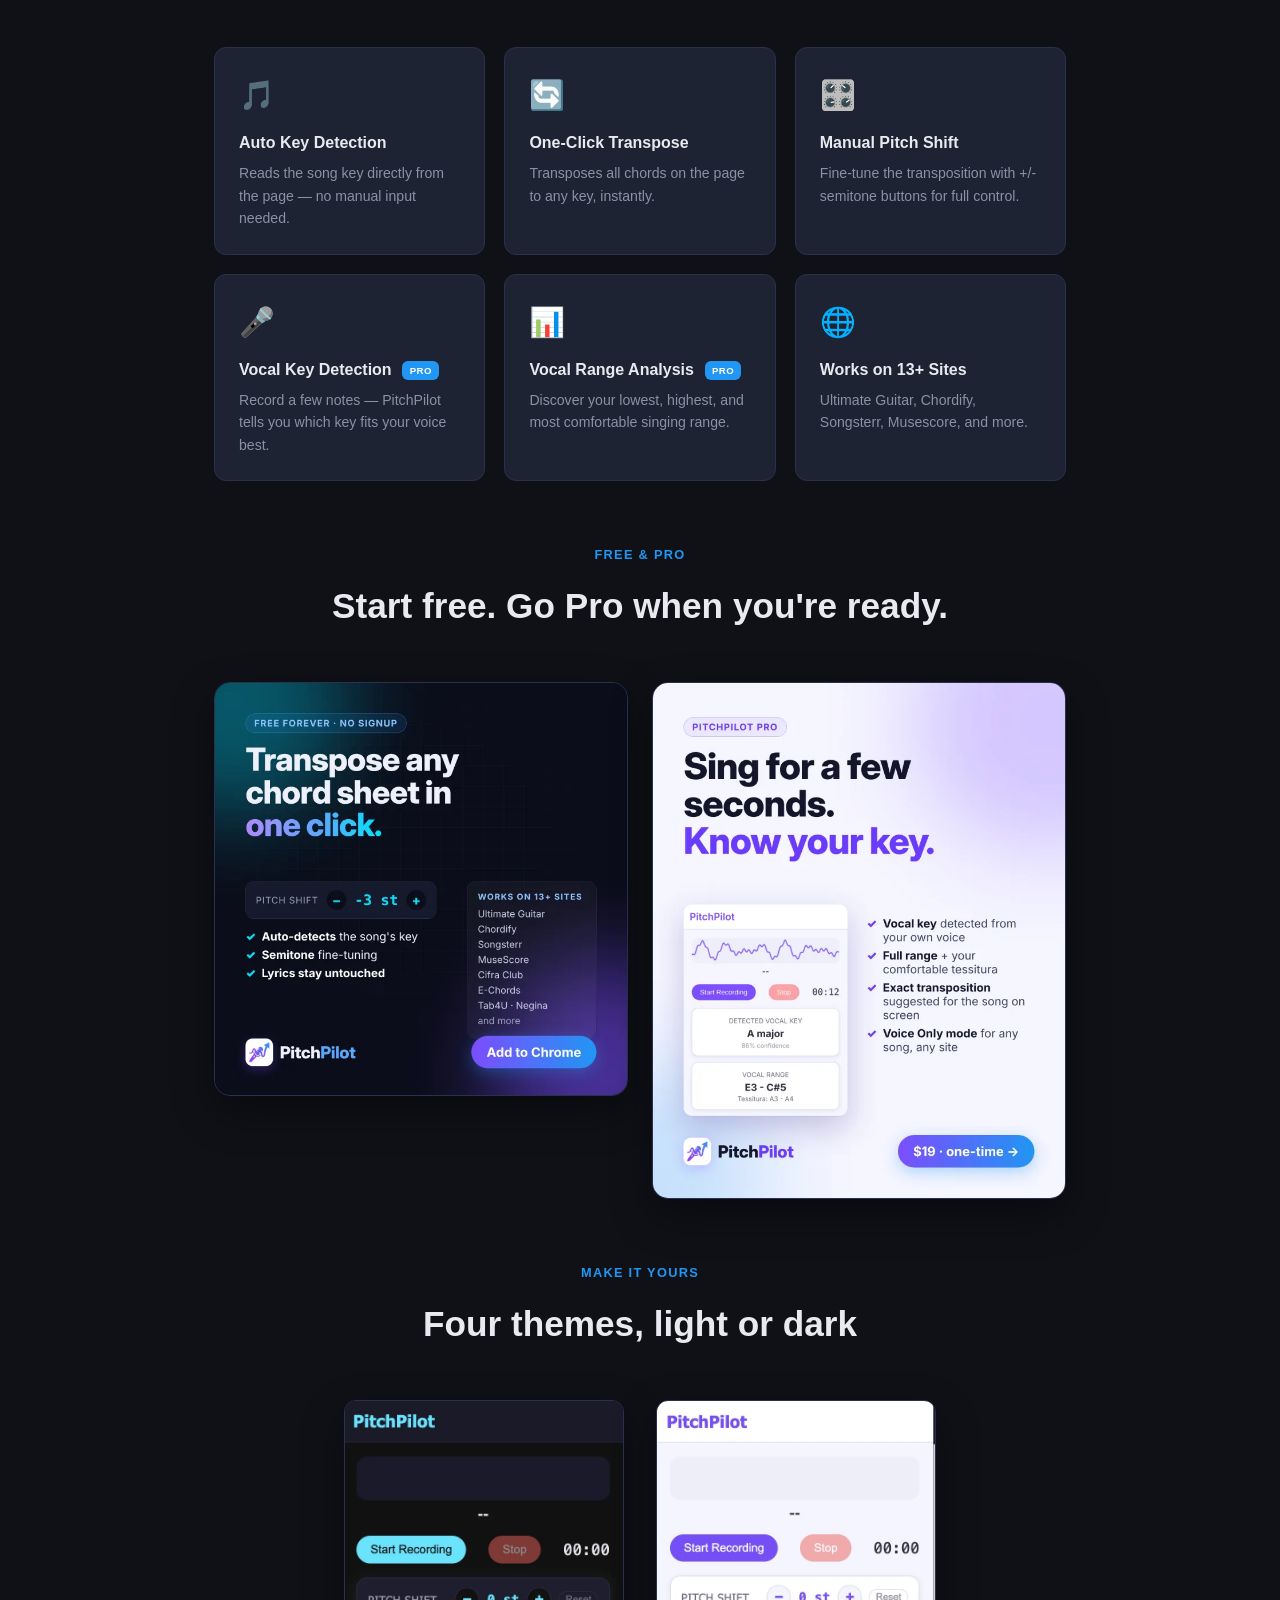
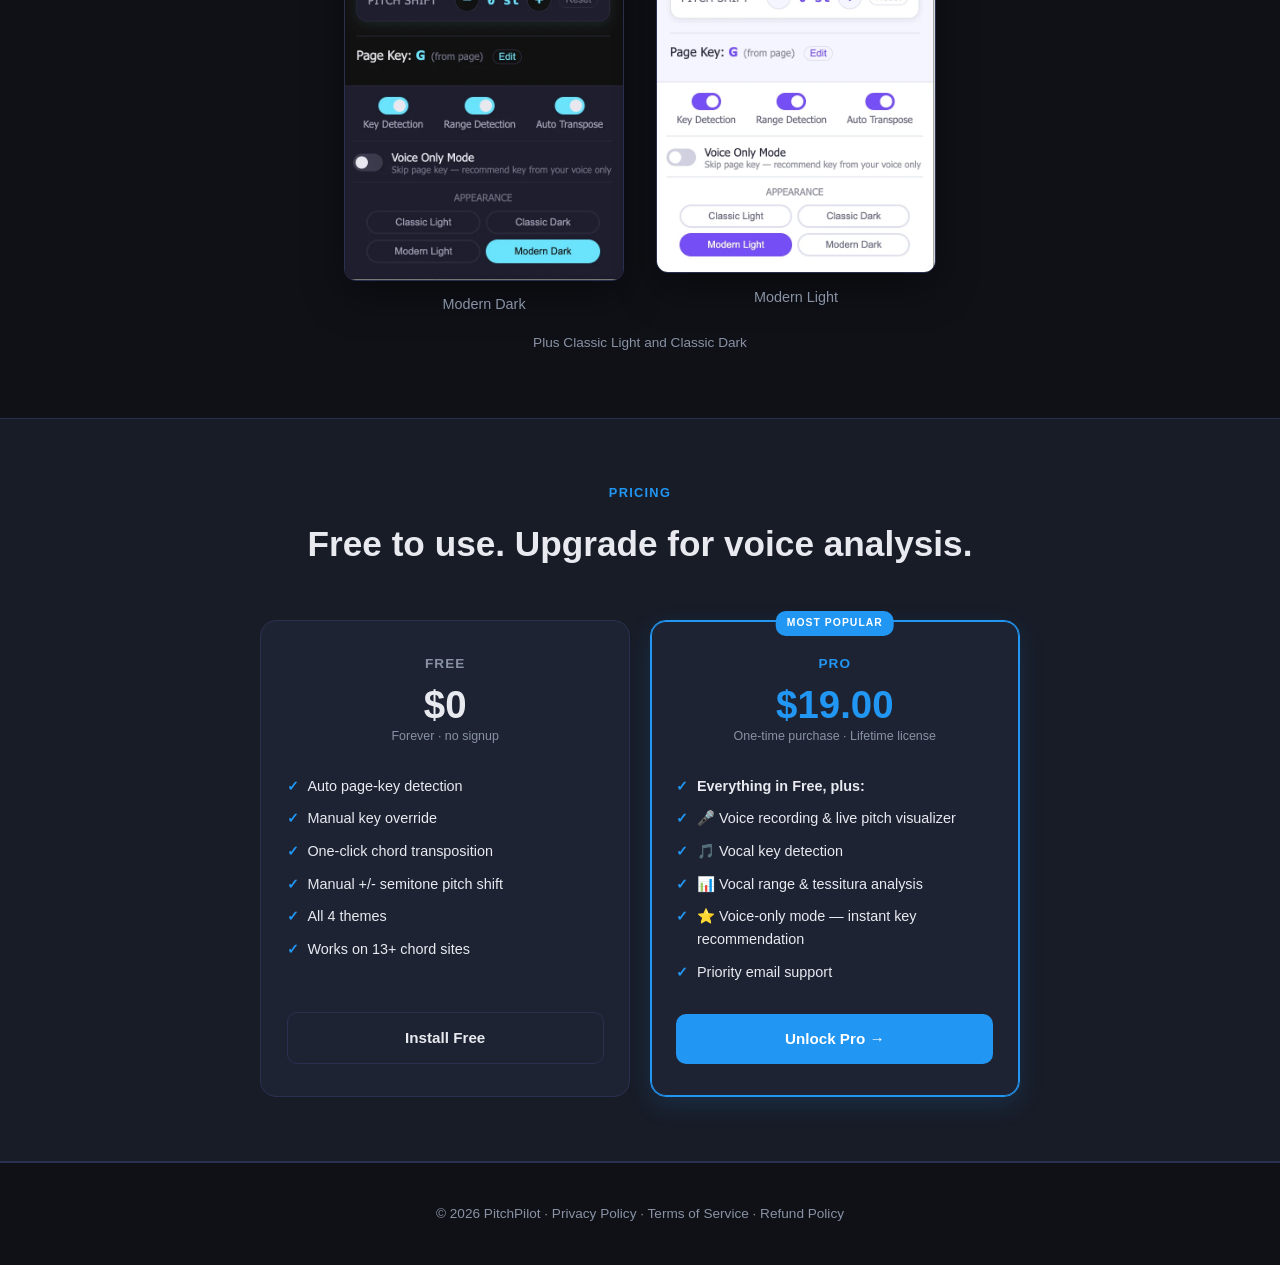
==== commit 2df145d6: "Add wrong-key reel and Free/Pro spotlight cards Co-Authored-By: Claude Opus 5.5 <noreply@anthropic.c" ====
--- a/index.html
+++ b/index.html
@@ -487,6 +487,58 @@
       color: var(--muted);
     }
 
+    /* ── Reel + spotlight ── */
+    .split {
+      display: grid;
+      grid-template-columns: 300px 1fr;
+      gap: 3rem;
+      align-items: center;
+    }
+
+    .split h2 { text-align: left; margin-bottom: 1rem; }
+    .split .section-label { text-align: left; }
+    .split-copy p { color: var(--muted); margin-bottom: 1.8rem; }
+
+    .phone {
+      border-radius: 28px;
+      border: 1px solid var(--border);
+      overflow: hidden;
+      background: #000;
+      box-shadow: 0 24px 60px rgba(0, 0, 0, 0.5), 0 0 0 6px var(--card);
+    }
+
+    .phone video {
+      display: block;
+      width: 100%;
+      height: auto;
+      aspect-ratio: 9 / 16;
+    }
+
+    .spotlight {
+      display: grid;
+      grid-template-columns: repeat(auto-fit, minmax(280px, 1fr));
+      gap: 1.5rem;
+      align-items: start;
+    }
+
+    .spotlight a {
+      display: block;
+      border-radius: 16px;
+      overflow: hidden;
+      border: 1px solid var(--border);
+      box-shadow: 0 16px 40px rgba(0, 0, 0, 0.4);
+      transition: transform 0.2s, border-color 0.2s;
+    }
+
+    .spotlight a:hover { transform: translateY(-3px); border-color: var(--accent); }
+    .spotlight img { display: block; width: 100%; height: auto; }
+
+    @media (max-width: 720px) {
+      .split { grid-template-columns: 1fr; gap: 2rem; }
+      .split .phone { max-width: 280px; margin: 0 auto; }
+      .split h2, .split .section-label, .split-copy { text-align: center; }
+    }
+
     /* ── Footer ── */
     footer {
       text-align: center;
@@ -532,6 +584,22 @@
     </div>
   </div>
 
+  <!-- Hook reel -->
+  <section class="section split">
+    <div class="phone">
+      <video src="assets/reel-wrong-key.mp4" poster="assets/reel-wrong-key-poster.jpg" width="720" height="1280"
+             playsinline controls preload="none"></video>
+    </div>
+    <div class="split-copy">
+      <div class="section-label">Sound familiar?</div>
+      <h2>The song isn't too high. It's in the wrong key.</h2>
+      <p>Sing a few notes and PitchPilot hears your vocal key, then moves every chord on the page to fit your voice. No music theory, no capo math.</p>
+      <a class="btn-primary" href="https://chromewebstore.google.com/detail/pitchpilot/mjclkechmmbnlagclaphacbkkccaaoao" target="_blank" rel="noopener">
+        ⬇️ Install Free on Chrome
+      </a>
+    </div>
+  </section>
+
   <!-- Demo video -->
   <section class="section">
     <div class="section-label">See it in action</div>
@@ -600,6 +668,22 @@
         <h3>Works on 13+ Sites</h3>
         <p>Ultimate Guitar, Chordify, Songsterr, Musescore, and more.</p>
       </div>
+    </div>
+  </section>
+
+  <!-- Free vs Pro spotlight -->
+  <section class="section" style="padding-top: 0;">
+    <div class="section-label">Free &amp; Pro</div>
+    <h2>Start free. Go Pro when you're ready.</h2>
+    <div class="spotlight">
+      <a href="https://chromewebstore.google.com/detail/pitchpilot/mjclkechmmbnlagclaphacbkkccaaoao" target="_blank" rel="noopener">
+        <img src="assets/card-free.webp" width="720" height="720" loading="lazy"
+             alt="Free: transpose any chord sheet in one click, with semitone pitch shift, on 13+ sites including Ultimate Guitar, Chordify and Songsterr" />
+      </a>
+      <a href="https://ylstudio.lemonsqueezy.com/checkout/buy/7671ad48-662f-428f-888b-9288be978c62?media=0">
+        <img src="assets/card-pro.webp" width="720" height="900" loading="lazy"
+             alt="Pro: sing for a few seconds to get your vocal key, full range and tessitura, and the exact transposition for the song on screen" />
+      </a>
     </div>
   </section>
 
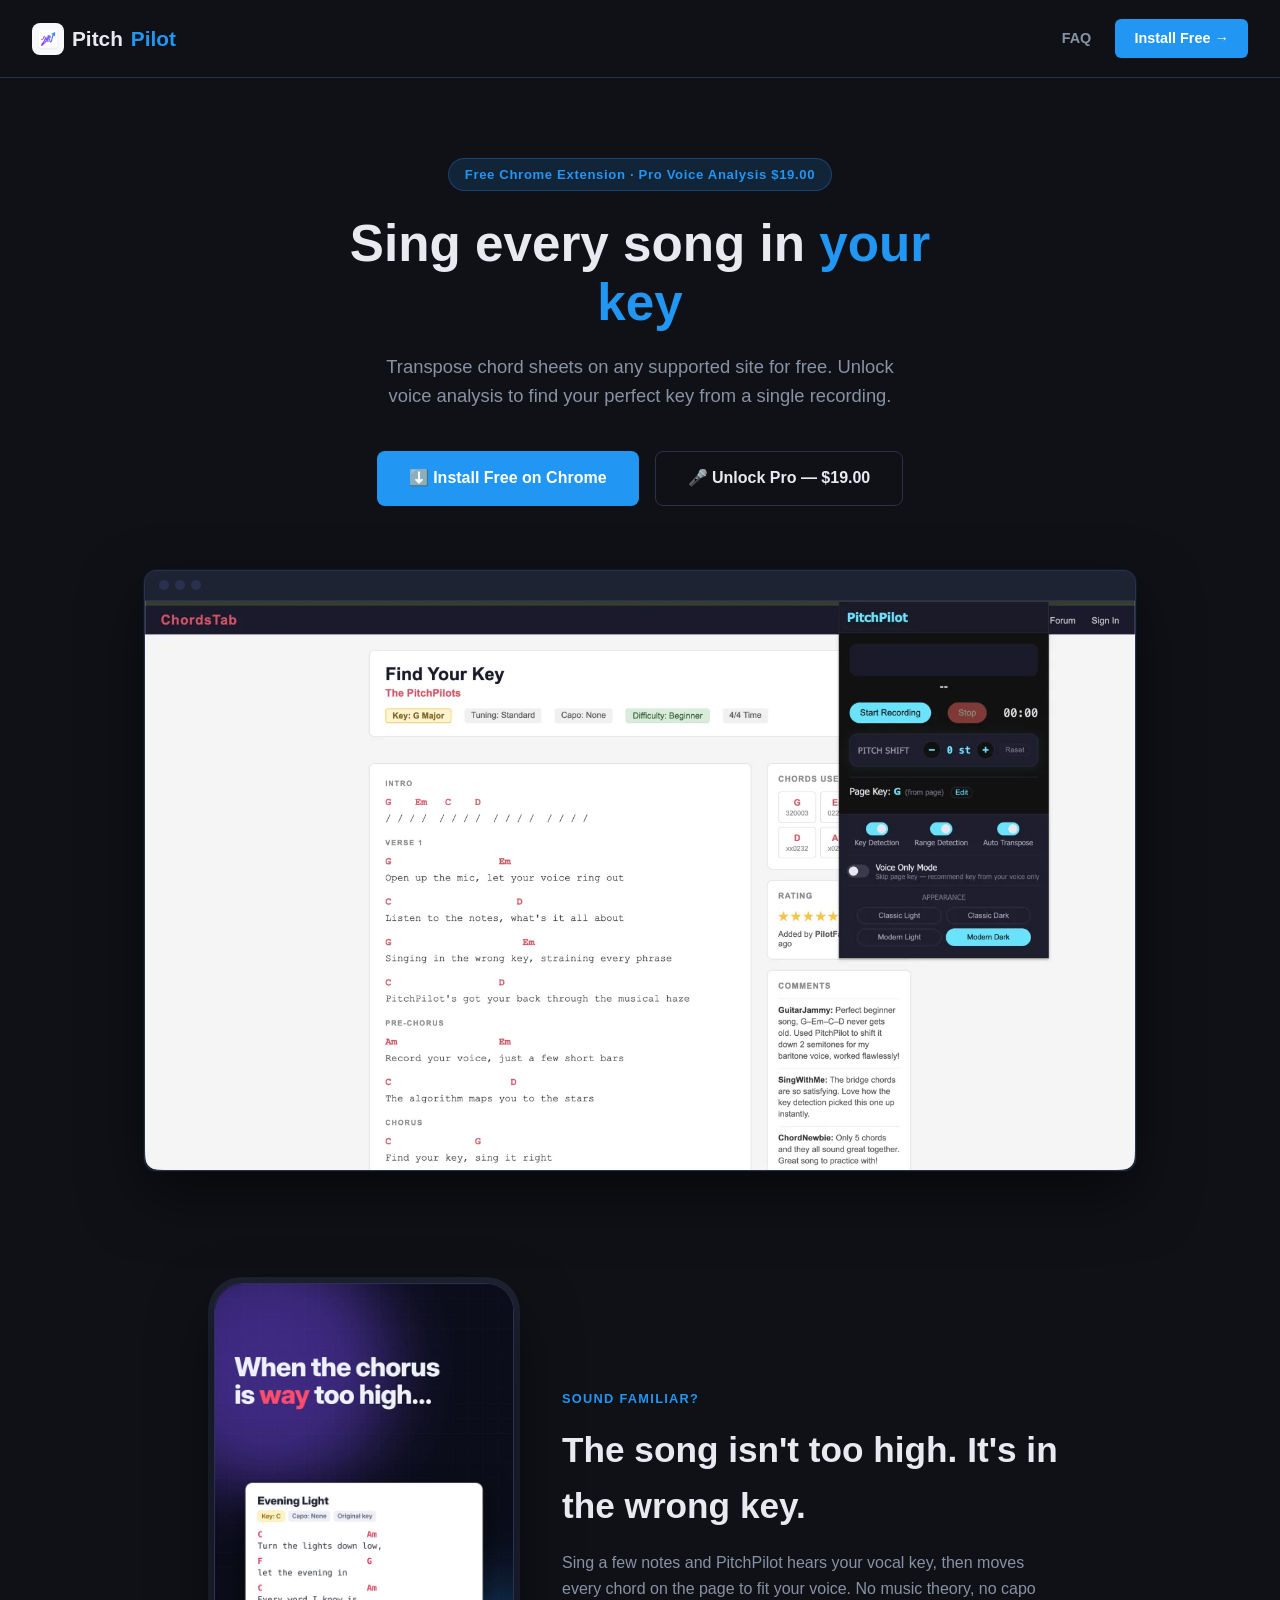
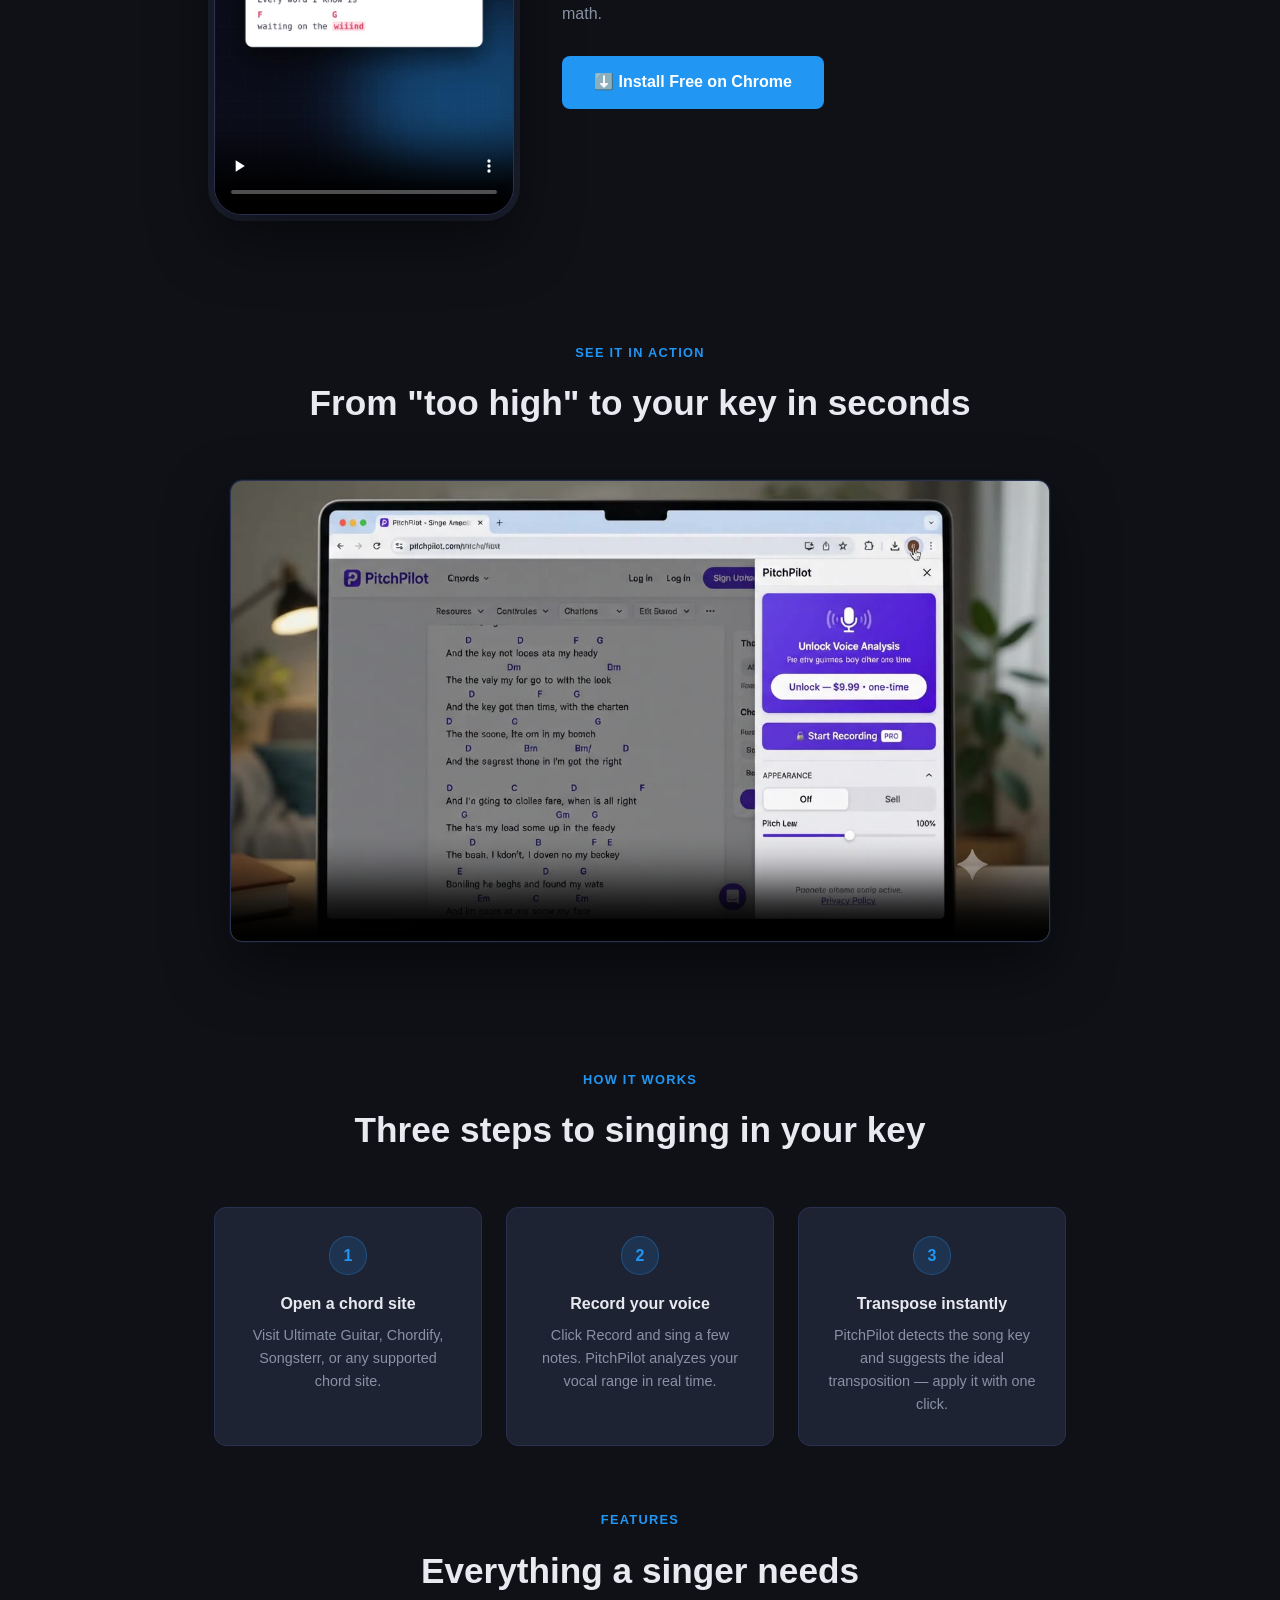
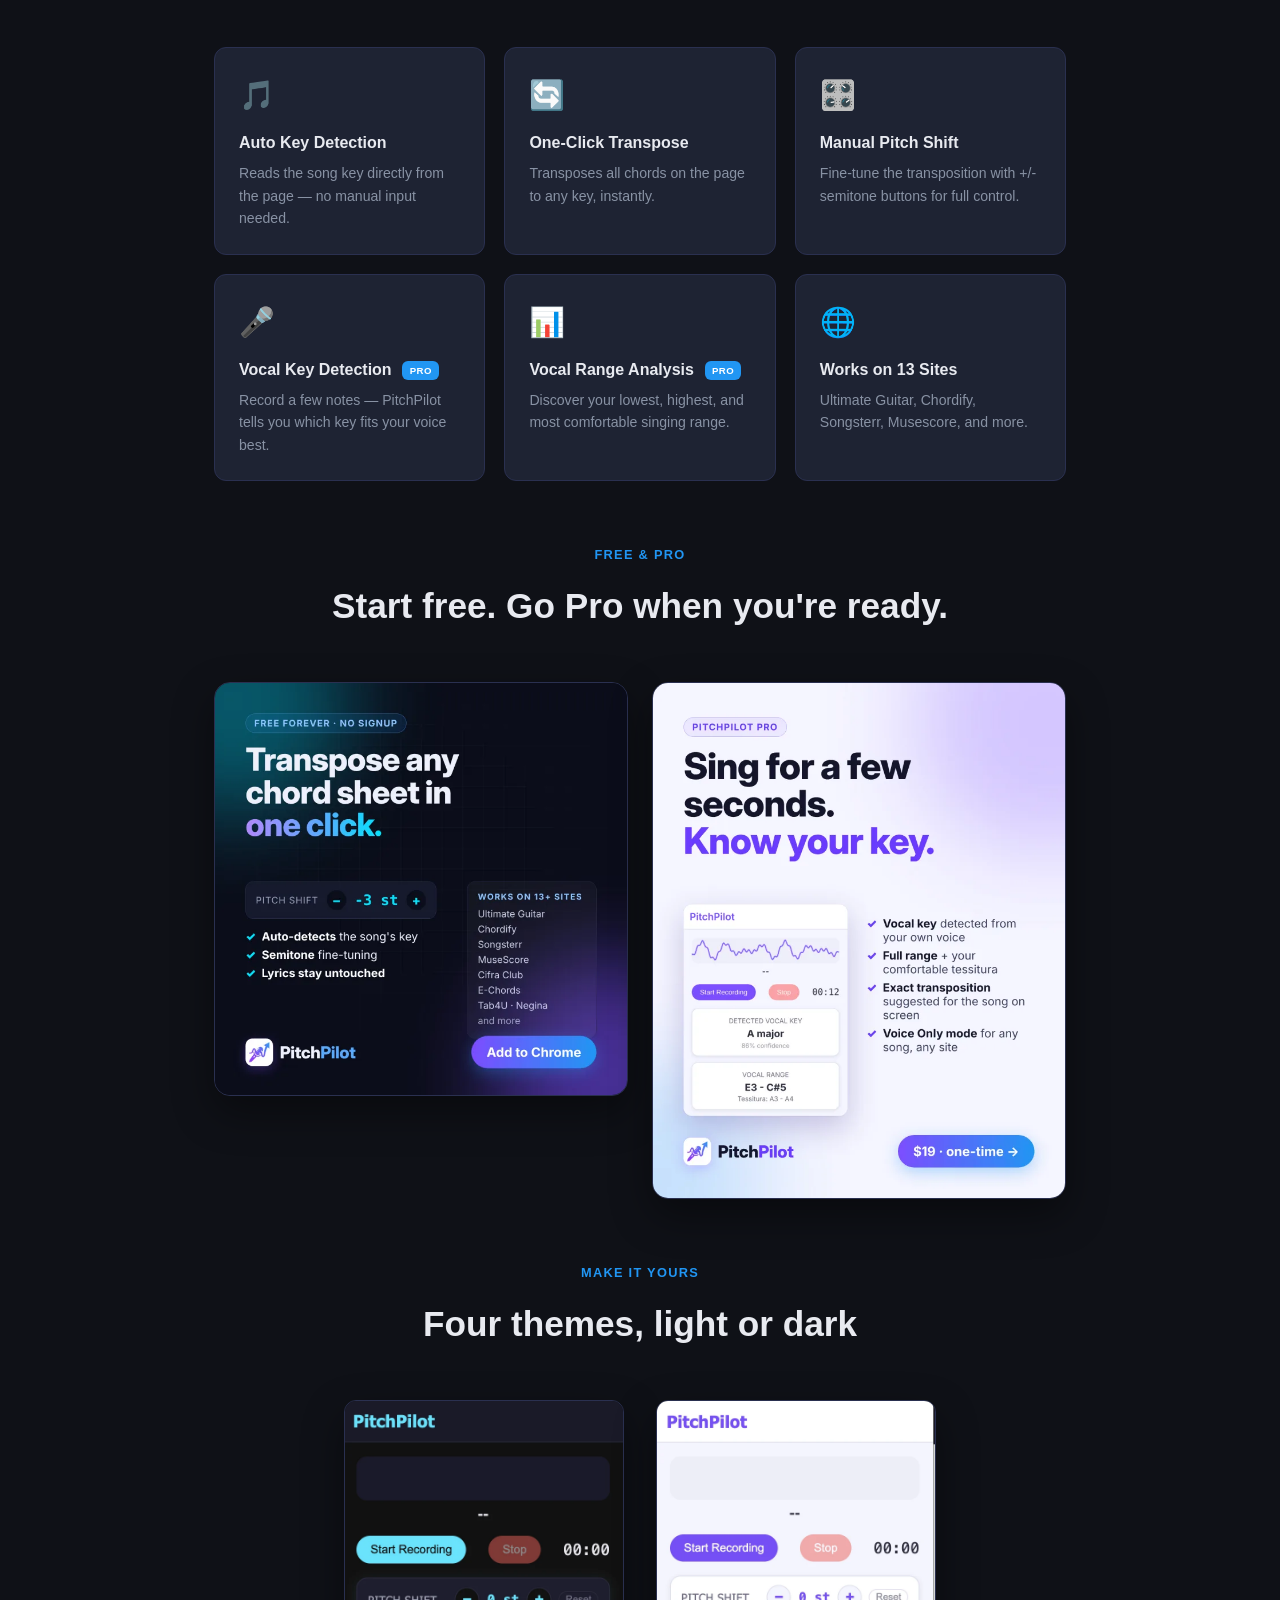
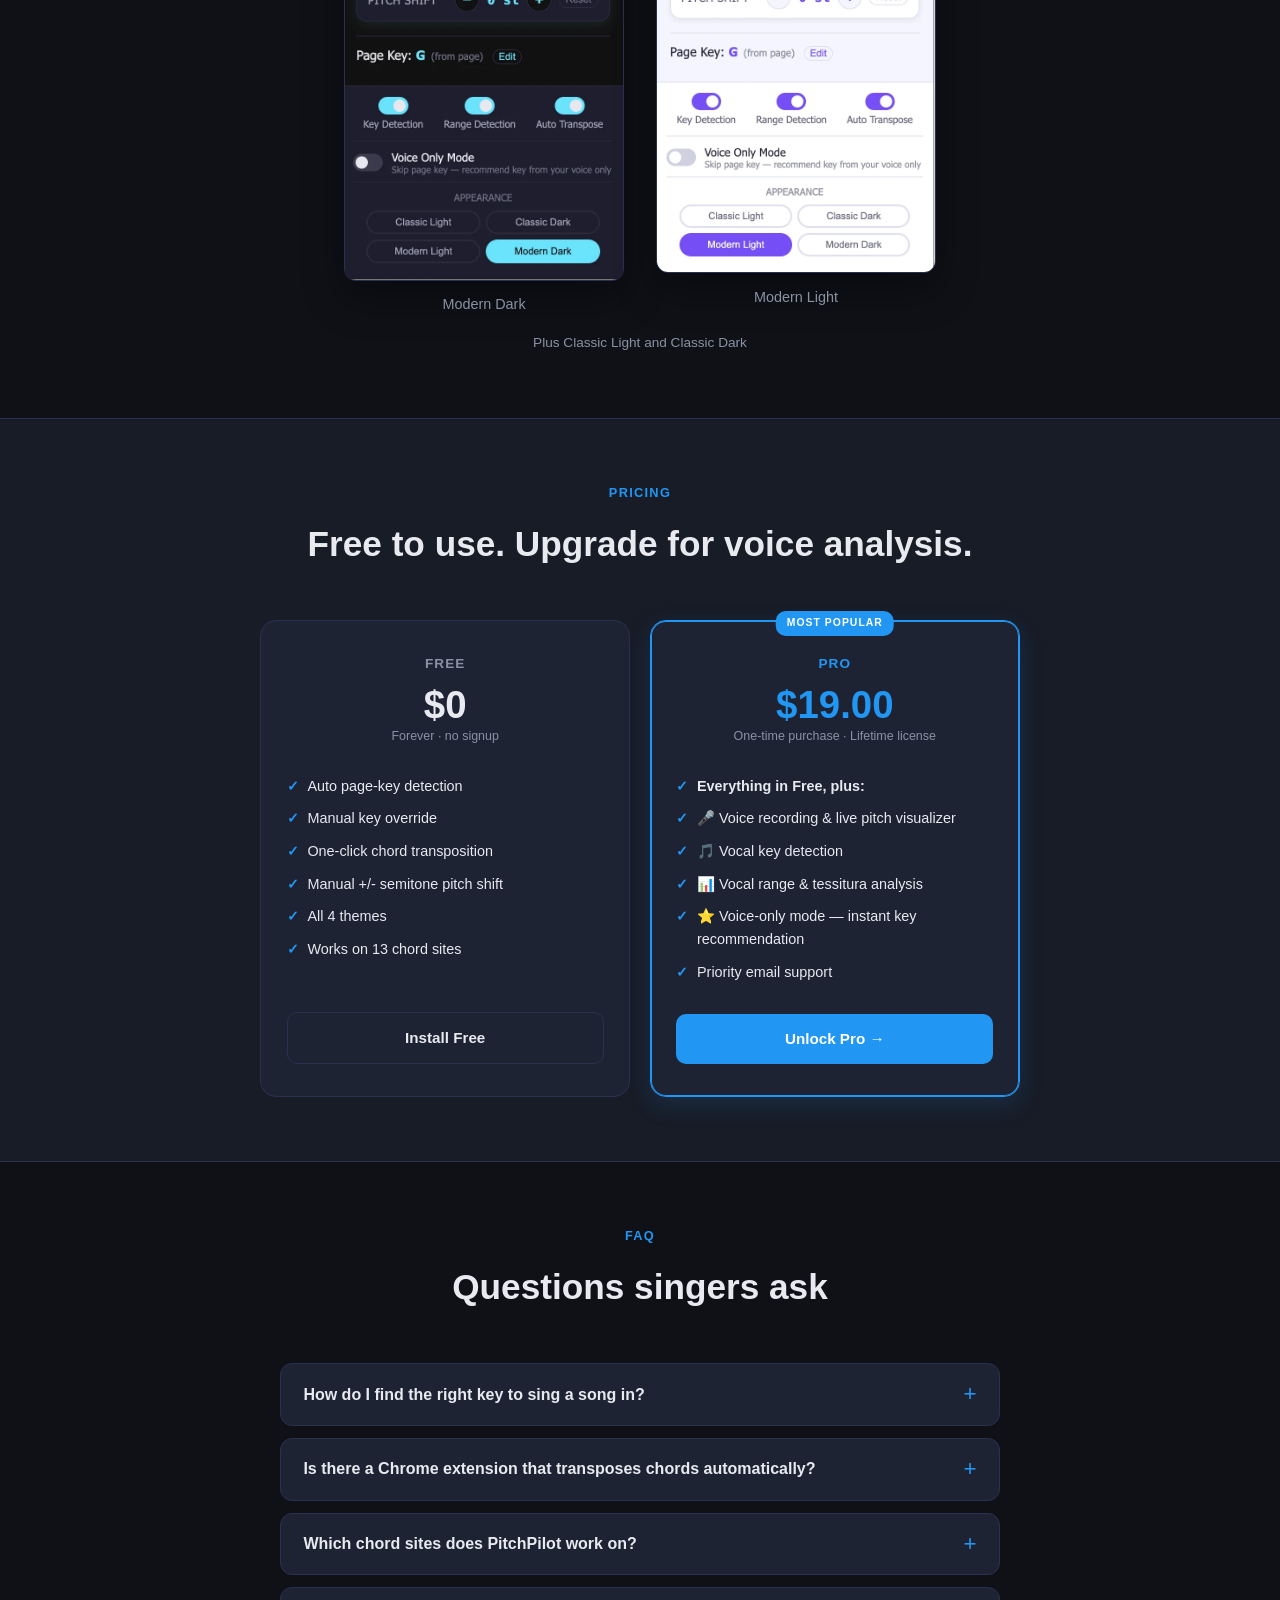
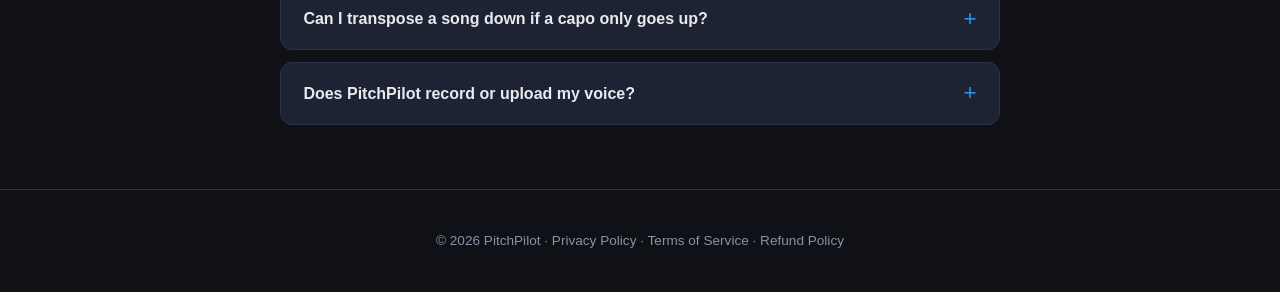
==== commit b76dc2cd: "feat(seo): add meta tags, JSON-LD, FAQ section, robots.txt and sitemap - New title and meta descript" ====
--- a/index.html
+++ b/index.html
@@ -3,14 +3,107 @@
 <head>
   <meta charset="UTF-8" />
   <meta name="viewport" content="width=device-width, initial-scale=1.0" />
-  <title>PitchPilot — Vocal Range Analyzer for Singers</title>
-  <meta name="description" content="PitchPilot is a Chrome extension that analyzes your vocal range and automatically suggests the best key for any song. Built for singers." />
+  <title>PitchPilot – Chord Transposer &amp; Vocal Key Finder for Singers (Chrome Extension)</title>
+  <meta name="description" content="Free Chrome extension that transposes chords on Ultimate Guitar, Chordify and 11 other chord sites in one click. Pro finds your vocal key and range from a few seconds of singing." />
+  <link rel="canonical" href="https://yuvallasristudio.github.io/pitchpilot-site/" />
   <link rel="icon" type="image/png" href="assets/favicon.png" />
   <meta property="og:type" content="website" />
-  <meta property="og:title" content="PitchPilot — Sing every song in your key" />
-  <meta property="og:description" content="Free chord transposition for singers. Unlock Pro to detect your vocal key and range from a single recording." />
+  <meta property="og:url" content="https://yuvallasristudio.github.io/pitchpilot-site/" />
+  <meta property="og:title" content="PitchPilot – Sing every song in your key" />
+  <meta property="og:description" content="Free Chrome extension that transposes chords on Ultimate Guitar, Chordify and 11 other chord sites in one click. Pro finds your vocal key and range from a few seconds of singing." />
   <meta property="og:image" content="https://yuvallasristudio.github.io/pitchpilot-site/assets/og-image.jpg" />
+  <meta property="og:image:width" content="1200" />
+  <meta property="og:image:height" content="630" />
   <meta name="twitter:card" content="summary_large_image" />
+  <meta name="twitter:title" content="PitchPilot – Sing every song in your key" />
+  <meta name="twitter:description" content="Free Chrome extension that transposes chords on Ultimate Guitar, Chordify and 11 other chord sites in one click. Pro finds your vocal key and range from a few seconds of singing." />
+  <meta name="twitter:image" content="https://yuvallasristudio.github.io/pitchpilot-site/assets/og-image.jpg" />
+  <script type="application/ld+json">
+  {
+    "@context": "https://schema.org",
+    "@graph": [
+      {
+        "@type": "SoftwareApplication",
+        "name": "PitchPilot",
+        "applicationCategory": "MultimediaApplication",
+        "operatingSystem": "Google Chrome",
+        "description": "Free Chrome extension that transposes chords on Ultimate Guitar, Chordify and 11 other chord sites in one click. Pro finds your vocal key and range from a few seconds of singing.",
+        "url": "https://yuvallasristudio.github.io/pitchpilot-site/",
+        "downloadUrl": "https://chromewebstore.google.com/detail/pitchpilot/mjclkechmmbnlagclaphacbkkccaaoao",
+        "image": "https://yuvallasristudio.github.io/pitchpilot-site/assets/og-image.jpg",
+        "offers": [
+          {
+            "@type": "Offer",
+            "name": "Free",
+            "price": "0",
+            "priceCurrency": "USD"
+          },
+          {
+            "@type": "Offer",
+            "name": "Pro, one-time lifetime license",
+            "price": "19",
+            "priceCurrency": "USD"
+          }
+        ],
+        "publisher": {
+          "@type": "Organization",
+          "name": "YL Studio"
+        }
+      },
+      {
+        "@type": "FAQPage",
+        "mainEntity": [
+          {
+            "@type": "Question",
+            "name": "How do I find the right key to sing a song in?",
+            "acceptedAnswer": {
+              "@type": "Answer",
+              "text": "Compare the song's highest and lowest melody notes with the range you can sing comfortably, then move the song up or down by the difference. PitchPilot Pro does this for you: sing for a few seconds, and it detects your vocal key and range and tells you exactly how many semitones to transpose the song on screen."
+            }
+          },
+          {
+            "@type": "Question",
+            "name": "Is there a Chrome extension that transposes chords automatically?",
+            "acceptedAnswer": {
+              "@type": "Answer",
+              "text": "Yes. PitchPilot detects the key of the song on supported chord sites and transposes every chord in one click, without changing the lyrics. Transposing is free."
+            }
+          },
+          {
+            "@type": "Question",
+            "name": "Which chord sites does PitchPilot work on?",
+            "acceptedAnswer": {
+              "@type": "Answer",
+              "text": "Ultimate Guitar, Chordify, Songsterr, MuseScore, Cifra Club, E-Chords, Chordie, Tabs4Acoustic, Genius, Tab4U, Negina, Nagnu and Shironet."
+            }
+          },
+          {
+            "@type": "Question",
+            "name": "Can I transpose a song down if a capo only goes up?",
+            "acceptedAnswer": {
+              "@type": "Answer",
+              "text": "Yes. PitchPilot rewrites the chords themselves, so you can move a song down or up by any number of semitones."
+            }
+          },
+          {
+            "@type": "Question",
+            "name": "Does PitchPilot record or upload my voice?",
+            "acceptedAnswer": {
+              "@type": "Answer",
+              "text": "No. Audio is processed on your device and never uploaded. No account is needed."
+            }
+          }
+        ]
+      }
+    ]
+  }
+  </script>
+  <!-- BLACK FRIDAY: promo is hidden automatically after the end date (Dec 1, 00:00 PT) -->
+  <script>
+    if (Date.now() < Date.parse('2026-12-01T08:00:00Z')) document.documentElement.classList.add('bf');
+  </script>
+  <link rel="stylesheet" href="assets/bf/black-friday.css" />
+  <!-- /BLACK FRIDAY -->
   <style>
     *, *::before, *::after { box-sizing: border-box; margin: 0; padding: 0; }
 
@@ -70,6 +163,10 @@
     }
 
     .nav-cta:hover { background: var(--accent-hover); }
+
+    .nav-links { display: flex; align-items: center; gap: 1.5rem; }
+    .nav-link { color: var(--muted); font-weight: 600; font-size: 0.9rem; transition: color 0.2s; }
+    .nav-link:hover { color: var(--text); }
 
     /* ── Hero ── */
     .hero {
@@ -539,6 +636,38 @@
       .split h2, .split .section-label, .split-copy { text-align: center; }
     }
 
+    /* ── FAQ ── */
+    #faq { scroll-margin-top: 4.5rem; }
+
+    .faq { max-width: 720px; margin: 0 auto; display: grid; gap: 0.75rem; }
+
+    .faq details {
+      background: var(--card);
+      border: 1px solid var(--border);
+      border-radius: 12px;
+      transition: border-color 0.2s;
+    }
+
+    .faq details[open], .faq details:hover { border-color: rgba(33,150,243,0.5); }
+
+    .faq summary {
+      cursor: pointer;
+      list-style: none;
+      display: flex;
+      justify-content: space-between;
+      align-items: center;
+      gap: 1rem;
+      padding: 1.1rem 1.4rem;
+      font-weight: 700;
+    }
+
+    .faq summary::-webkit-details-marker { display: none; }
+    .faq summary::after { content: "+"; color: var(--accent); font-size: 1.4rem; font-weight: 400; line-height: 1; }
+    .faq details[open] summary::after { content: "−"; }
+    .faq summary:focus-visible { outline: 2px solid var(--accent); outline-offset: 2px; border-radius: 12px; }
+
+    .faq details p { padding: 0 1.4rem 1.2rem; font-size: 0.92rem; color: var(--muted); }
+
     /* ── Footer ── */
     footer {
       text-align: center;
@@ -554,26 +683,67 @@
 </head>
 <body>
 
+  <!-- BLACK FRIDAY -->
+  <div class="bf-bar bf-only">
+    🖤 <b>BLACK FRIDAY</b> · 20% off Pro with code <button class="bf-code" type="button" data-copy="BF20">BF20</button> · ends Nov 30
+    <a href="https://ylstudio.lemonsqueezy.com/checkout/buy/7671ad48-662f-428f-888b-9288be978c62?media=0&amp;checkout%5Bdiscount_code%5D=BF20">Claim →</a>
+  </div>
+  <!-- /BLACK FRIDAY -->
+
   <!-- Nav -->
   <nav>
     <div class="logo"><img src="assets/logo.png" alt="" /> Pitch<span>Pilot</span></div>
-    <a class="nav-cta" href="https://chromewebstore.google.com/detail/pitchpilot/mjclkechmmbnlagclaphacbkkccaaoao" target="_blank" rel="noopener">Install Free →</a>
+    <div class="nav-links">
+      <a class="nav-link" href="#faq">FAQ</a>
+      <a class="nav-cta" href="https://chromewebstore.google.com/detail/pitchpilot/mjclkechmmbnlagclaphacbkkccaaoao" target="_blank" rel="noopener">Install Free →</a>
+    </div>
   </nav>
 
   <!-- Hero -->
   <section class="hero">
-    <div class="badge">Free Chrome Extension · Pro Voice Analysis $19.00</div>
+    <div class="badge bf-off">Free Chrome Extension · Pro Voice Analysis $19.00</div>
+    <!-- BLACK FRIDAY -->
+    <div class="badge bf-only">Free Chrome Extension · Black Friday: Pro $15.20 (20% off)</div>
+    <!-- /BLACK FRIDAY -->
     <h1>Sing every song in <span>your key</span></h1>
     <p>Transpose chord sheets on any supported site for free. Unlock voice analysis to find your perfect key from a single recording.</p>
     <div class="hero-btns">
       <a class="btn-primary" href="https://chromewebstore.google.com/detail/pitchpilot/mjclkechmmbnlagclaphacbkkccaaoao" target="_blank" rel="noopener">
         ⬇️ Install Free on Chrome
       </a>
-      <a class="btn-secondary" href="https://ylstudio.lemonsqueezy.com/checkout/buy/7671ad48-662f-428f-888b-9288be978c62?media=0">
+      <a class="btn-secondary bf-off" href="https://ylstudio.lemonsqueezy.com/checkout/buy/7671ad48-662f-428f-888b-9288be978c62?media=0">
         🎤 Unlock Pro — $19.00
       </a>
+      <!-- BLACK FRIDAY -->
+      <a class="btn-secondary bf-only" href="https://ylstudio.lemonsqueezy.com/checkout/buy/7671ad48-662f-428f-888b-9288be978c62?media=0&amp;checkout%5Bdiscount_code%5D=BF20">
+        🎤 Unlock Pro — <s>$19</s> $15.20
+      </a>
+      <!-- /BLACK FRIDAY -->
     </div>
   </section>
+
+  <!-- BLACK FRIDAY -->
+  <div class="bf-section bf-only">
+    <section class="section split">
+      <div class="phone">
+        <video src="assets/bf/bf-reel.mp4" poster="assets/bf/bf-poster.webp" width="720" height="1280"
+               playsinline controls preload="none"></video>
+      </div>
+      <div class="split-copy">
+        <div class="section-label">Black Friday · 20% off</div>
+        <h2>Find your key. <span>Pay less.</span></h2>
+        <div class="bf-price"><s>$19</s><strong>$15.20</strong></div>
+        <p>PitchPilot Pro · one-time payment · lifetime license. Ends November 30.</p>
+        <div class="bf-code-row">
+          <button class="bf-code" type="button" data-copy="BF20">BF20</button> applied automatically at checkout
+        </div>
+        <a class="btn-primary btn-bf" href="https://ylstudio.lemonsqueezy.com/checkout/buy/7671ad48-662f-428f-888b-9288be978c62?media=0&amp;checkout%5Bdiscount_code%5D=BF20">
+          Claim 20% off →
+        </a>
+      </div>
+    </section>
+  </div>
+  <!-- /BLACK FRIDAY -->
 
   <!-- Screenshot -->
   <div class="hero-shot">
@@ -665,7 +835,7 @@
       </div>
       <div class="feature-card">
         <div class="feature-icon">🌐</div>
-        <h3>Works on 13+ Sites</h3>
+        <h3>Works on 13 Sites</h3>
         <p>Ultimate Guitar, Chordify, Songsterr, Musescore, and more.</p>
       </div>
     </div>
@@ -678,7 +848,7 @@
     <div class="spotlight">
       <a href="https://chromewebstore.google.com/detail/pitchpilot/mjclkechmmbnlagclaphacbkkccaaoao" target="_blank" rel="noopener">
         <img src="assets/card-free.webp" width="720" height="720" loading="lazy"
-             alt="Free: transpose any chord sheet in one click, with semitone pitch shift, on 13+ sites including Ultimate Guitar, Chordify and Songsterr" />
+             alt="Free: transpose any chord sheet in one click, with semitone pitch shift, on 13 sites including Ultimate Guitar, Chordify and Songsterr" />
       </a>
       <a href="https://ylstudio.lemonsqueezy.com/checkout/buy/7671ad48-662f-428f-888b-9288be978c62?media=0">
         <img src="assets/card-pro.webp" width="720" height="900" loading="lazy"
@@ -723,7 +893,7 @@
             <li>One-click chord transposition</li>
             <li>Manual +/- semitone pitch shift</li>
             <li>All 4 themes</li>
-            <li>Works on 13+ chord sites</li>
+            <li>Works on 13 chord sites</li>
           </ul>
           <a class="tier-cta" href="https://chromewebstore.google.com/detail/pitchpilot/mjclkechmmbnlagclaphacbkkccaaoao" target="_blank" rel="noopener">
             Install Free
@@ -732,8 +902,14 @@
 
         <div class="tier-card pro">
           <div class="tier-name">Pro</div>
-          <div class="tier-price">$19.00</div>
+          <div class="tier-price bf-off">$19.00</div>
+          <!-- BLACK FRIDAY -->
+          <div class="tier-price bf-only"><s>$19</s>$15.20</div>
+          <!-- /BLACK FRIDAY -->
           <div class="tier-price-note">One-time purchase · Lifetime license</div>
+          <!-- BLACK FRIDAY -->
+          <div class="bf-only"><span class="bf-tag">BLACK FRIDAY · CODE BF20</span></div>
+          <!-- /BLACK FRIDAY -->
           <ul>
             <li><b>Everything in Free, plus:</b></li>
             <li>🎤 Voice recording &amp; live pitch visualizer</li>
@@ -742,19 +918,65 @@
             <li>⭐ Voice-only mode — instant key recommendation</li>
             <li>Priority email support</li>
           </ul>
-          <a class="tier-cta" href="https://ylstudio.lemonsqueezy.com/checkout/buy/7671ad48-662f-428f-888b-9288be978c62?media=0">
+          <a class="tier-cta bf-off" href="https://ylstudio.lemonsqueezy.com/checkout/buy/7671ad48-662f-428f-888b-9288be978c62?media=0">
             Unlock Pro →
           </a>
+          <!-- BLACK FRIDAY -->
+          <a class="tier-cta bf-only" href="https://ylstudio.lemonsqueezy.com/checkout/buy/7671ad48-662f-428f-888b-9288be978c62?media=0&amp;checkout%5Bdiscount_code%5D=BF20">
+            Claim 20% off →
+          </a>
+          <!-- /BLACK FRIDAY -->
         </div>
 
       </div>
     </section>
   </div>
+
+  <!-- FAQ -->
+  <section class="section" id="faq">
+    <div class="section-label">FAQ</div>
+    <h2>Questions singers ask</h2>
+    <div class="faq">
+      <details>
+        <summary>How do I find the right key to sing a song in?</summary>
+        <p>Compare the song's highest and lowest melody notes with the range you can sing comfortably, then move the song up or down by the difference. PitchPilot Pro does this for you: sing for a few seconds, and it detects your vocal key and range and tells you exactly how many semitones to transpose the song on screen.</p>
+      </details>
+      <details>
+        <summary>Is there a Chrome extension that transposes chords automatically?</summary>
+        <p>Yes. PitchPilot detects the key of the song on supported chord sites and transposes every chord in one click, without changing the lyrics. Transposing is free.</p>
+      </details>
+      <details>
+        <summary>Which chord sites does PitchPilot work on?</summary>
+        <p>Ultimate Guitar, Chordify, Songsterr, MuseScore, Cifra Club, E-Chords, Chordie, Tabs4Acoustic, Genius, Tab4U, Negina, Nagnu and Shironet.</p>
+      </details>
+      <details>
+        <summary>Can I transpose a song down if a capo only goes up?</summary>
+        <p>Yes. PitchPilot rewrites the chords themselves, so you can move a song down or up by any number of semitones.</p>
+      </details>
+      <details>
+        <summary>Does PitchPilot record or upload my voice?</summary>
+        <p>No. Audio is processed on your device and never uploaded. No account is needed.</p>
+      </details>
+    </div>
+  </section>
 
   <!-- Footer -->
   <footer>
     <p>© 2026 PitchPilot · <a href="privacy.html">Privacy Policy</a> · <a href="terms.html">Terms of Service</a> · <a href="refund.html">Refund Policy</a></p>
   </footer>
 
+  <!-- BLACK FRIDAY -->
+  <script>
+    document.querySelectorAll('.bf-code').forEach(function (btn) {
+      btn.addEventListener('click', function () {
+        navigator.clipboard.writeText(btn.dataset.copy).then(function () {
+          btn.textContent = 'Copied!';
+          setTimeout(function () { btn.textContent = btn.dataset.copy; }, 1500);
+        });
+      });
+    });
+  </script>
+  <!-- /BLACK FRIDAY -->
+
 </body>
 </html>
--- a/assets/bf/black-friday.css
+++ b/assets/bf/black-friday.css
@@ -0,0 +1,92 @@
+/* Black Friday 2026 — remove this file (and the BLACK FRIDAY blocks in index.html) after the sale. */
+
+:root {
+  --bf-yellow: #FFD43B;
+  --bf-purple: #a78bfa;
+}
+
+/* <html class="bf"> is set by the expiry script in index.html */
+html:not(.bf) .bf-only { display: none !important; }
+html.bf .bf-off { display: none !important; }
+
+.bf-bar {
+  background: #000;
+  color: var(--text);
+  text-align: center;
+  font-size: 0.9rem;
+  padding: 0.6rem 1rem;
+  border-bottom: 1px solid var(--border);
+}
+
+.bf-bar b { color: var(--bf-yellow); letter-spacing: 0.05em; }
+.bf-bar a { color: var(--bf-yellow); font-weight: 700; margin-left: 0.4rem; }
+
+.bf-code {
+  font: 700 0.95em ui-monospace, SFMono-Regular, Menlo, monospace;
+  color: var(--bf-yellow);
+  background: transparent;
+  border: 1px dashed var(--bf-yellow);
+  border-radius: 6px;
+  padding: 0.1rem 0.5rem;
+  cursor: pointer;
+  letter-spacing: 0.08em;
+}
+
+.bf-code:hover { background: rgba(255, 212, 59, 0.1); }
+
+.bf-section {
+  background:
+    radial-gradient(ellipse at 20% 30%, rgba(124, 58, 237, 0.35), transparent 60%),
+    radial-gradient(ellipse at 90% 90%, rgba(14, 116, 144, 0.3), transparent 55%),
+    #07080d;
+  border-top: 1px solid var(--border);
+  border-bottom: 1px solid var(--border);
+}
+
+.bf-section .section-label { color: var(--bf-yellow); }
+
+.bf-section h2 span {
+  background: linear-gradient(90deg, var(--bf-purple), #38bdf8);
+  -webkit-background-clip: text;
+  background-clip: text;
+  color: transparent;
+}
+
+.bf-price {
+  display: flex;
+  align-items: baseline;
+  gap: 0.8rem;
+  margin-bottom: 0.3rem;
+}
+
+.bf-price s { color: var(--muted); font-size: 1.6rem; font-weight: 700; text-decoration-color: #f43f5e; }
+.bf-price strong { font-size: 3.4rem; font-weight: 800; line-height: 1; }
+
+.bf-code-row { margin: 1.2rem 0 1.8rem; color: var(--muted); font-size: 0.9rem; }
+.bf-code-row .bf-code { font-size: 1.15rem; padding: 0.35rem 0.9rem; margin-right: 0.6rem; }
+
+.btn-bf {
+  background: var(--bf-yellow);
+  color: #111;
+  box-shadow: 0 8px 24px rgba(255, 212, 59, 0.25);
+}
+
+.btn-bf:hover { background: #ffe066; }
+
+.tier-price s { color: var(--muted); font-size: 1.2rem; margin-right: 0.4rem; text-decoration-color: #f43f5e; }
+
+.tier-card.pro .bf-tag {
+  display: inline-block;
+  background: var(--bf-yellow);
+  color: #111;
+  font-size: 0.7rem;
+  font-weight: 800;
+  letter-spacing: 0.08em;
+  padding: 0.2rem 0.6rem;
+  border-radius: 10px;
+  margin-top: 0.6rem;
+}
+
+@media (max-width: 720px) {
+  .bf-price { justify-content: center; }
+}
